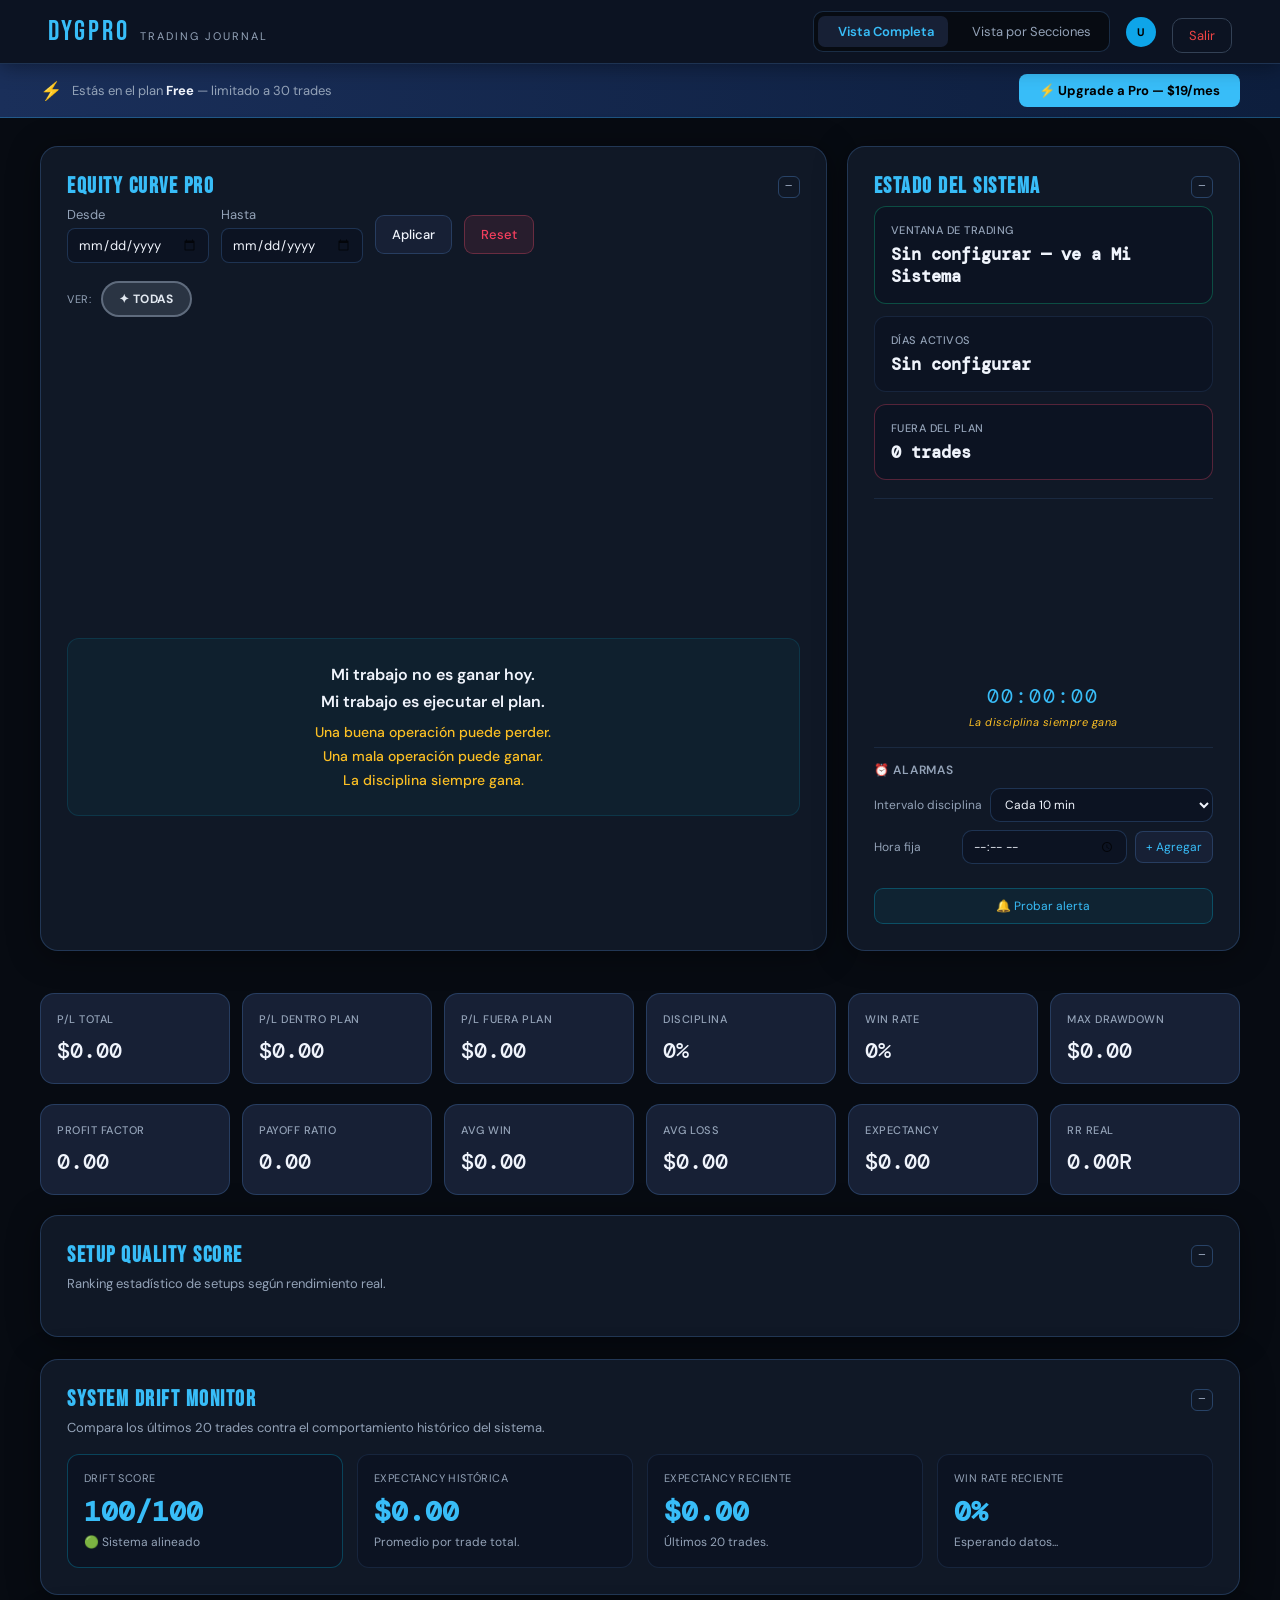
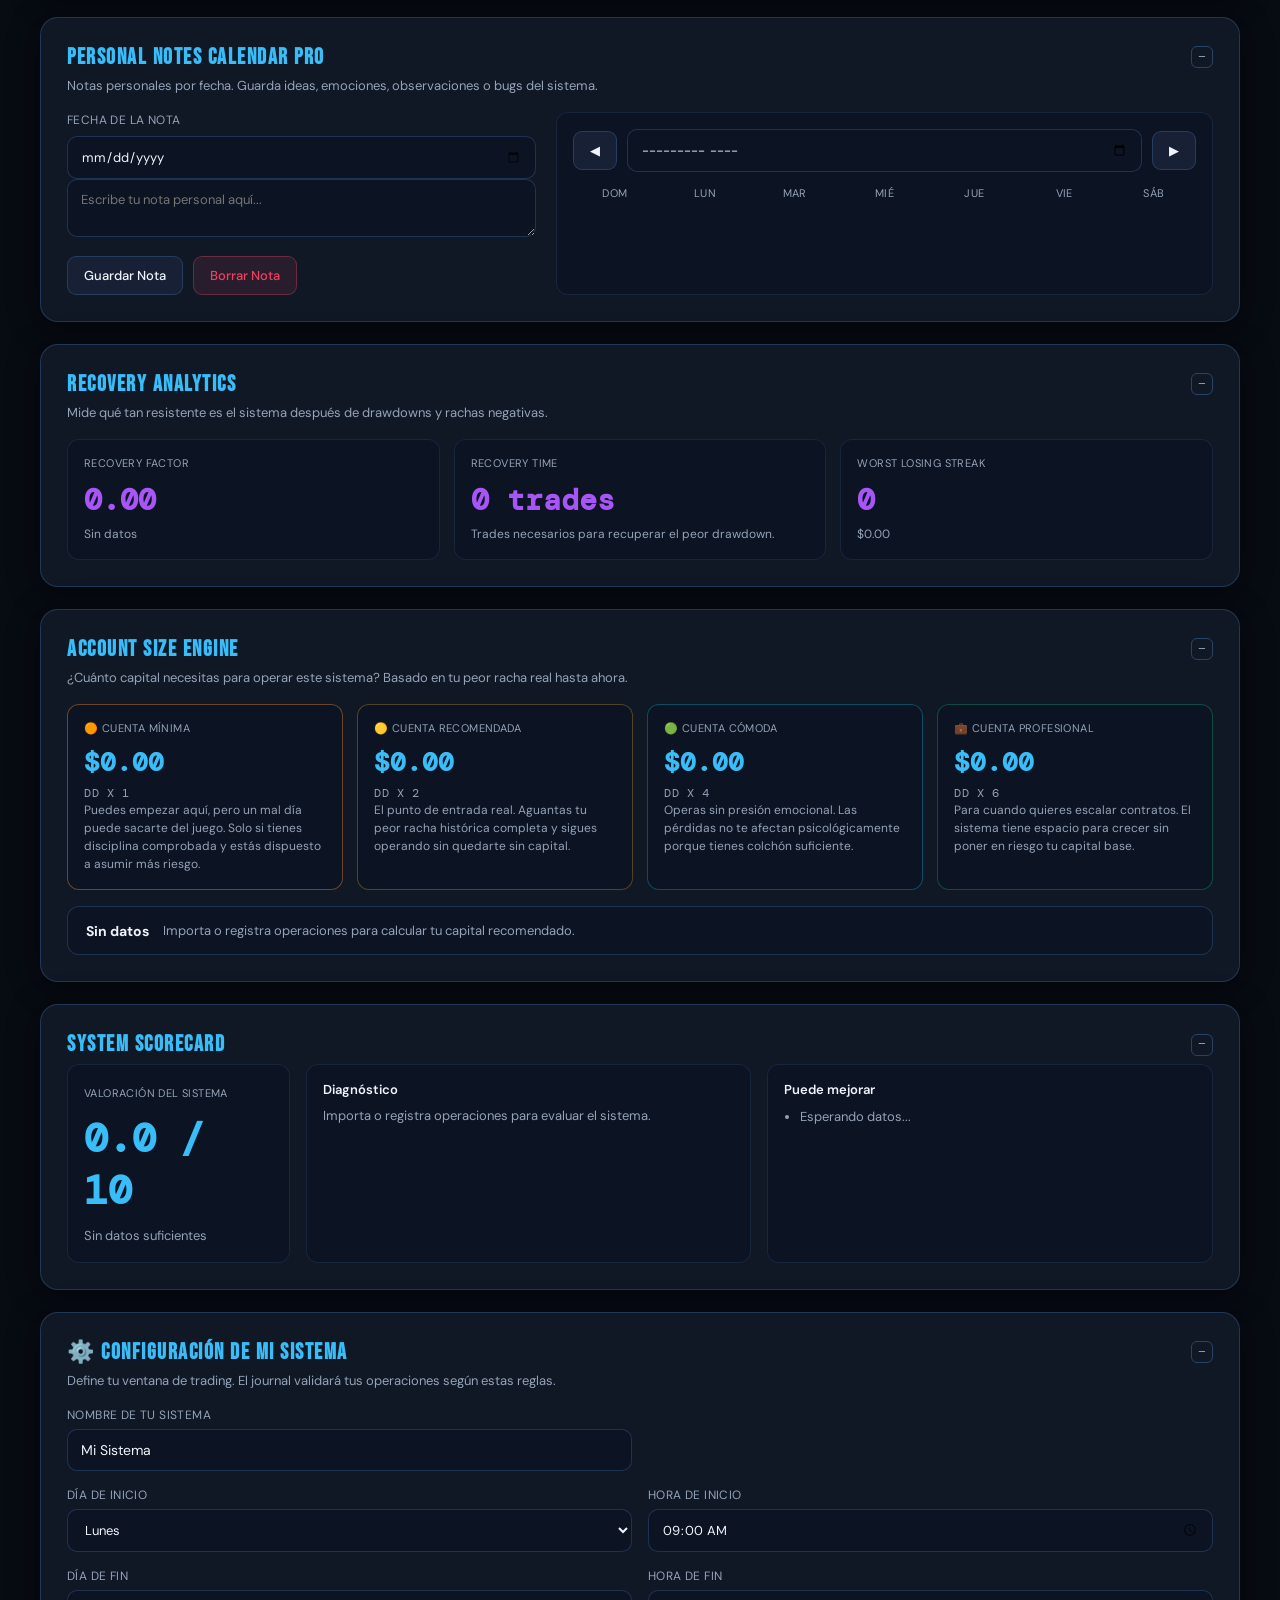
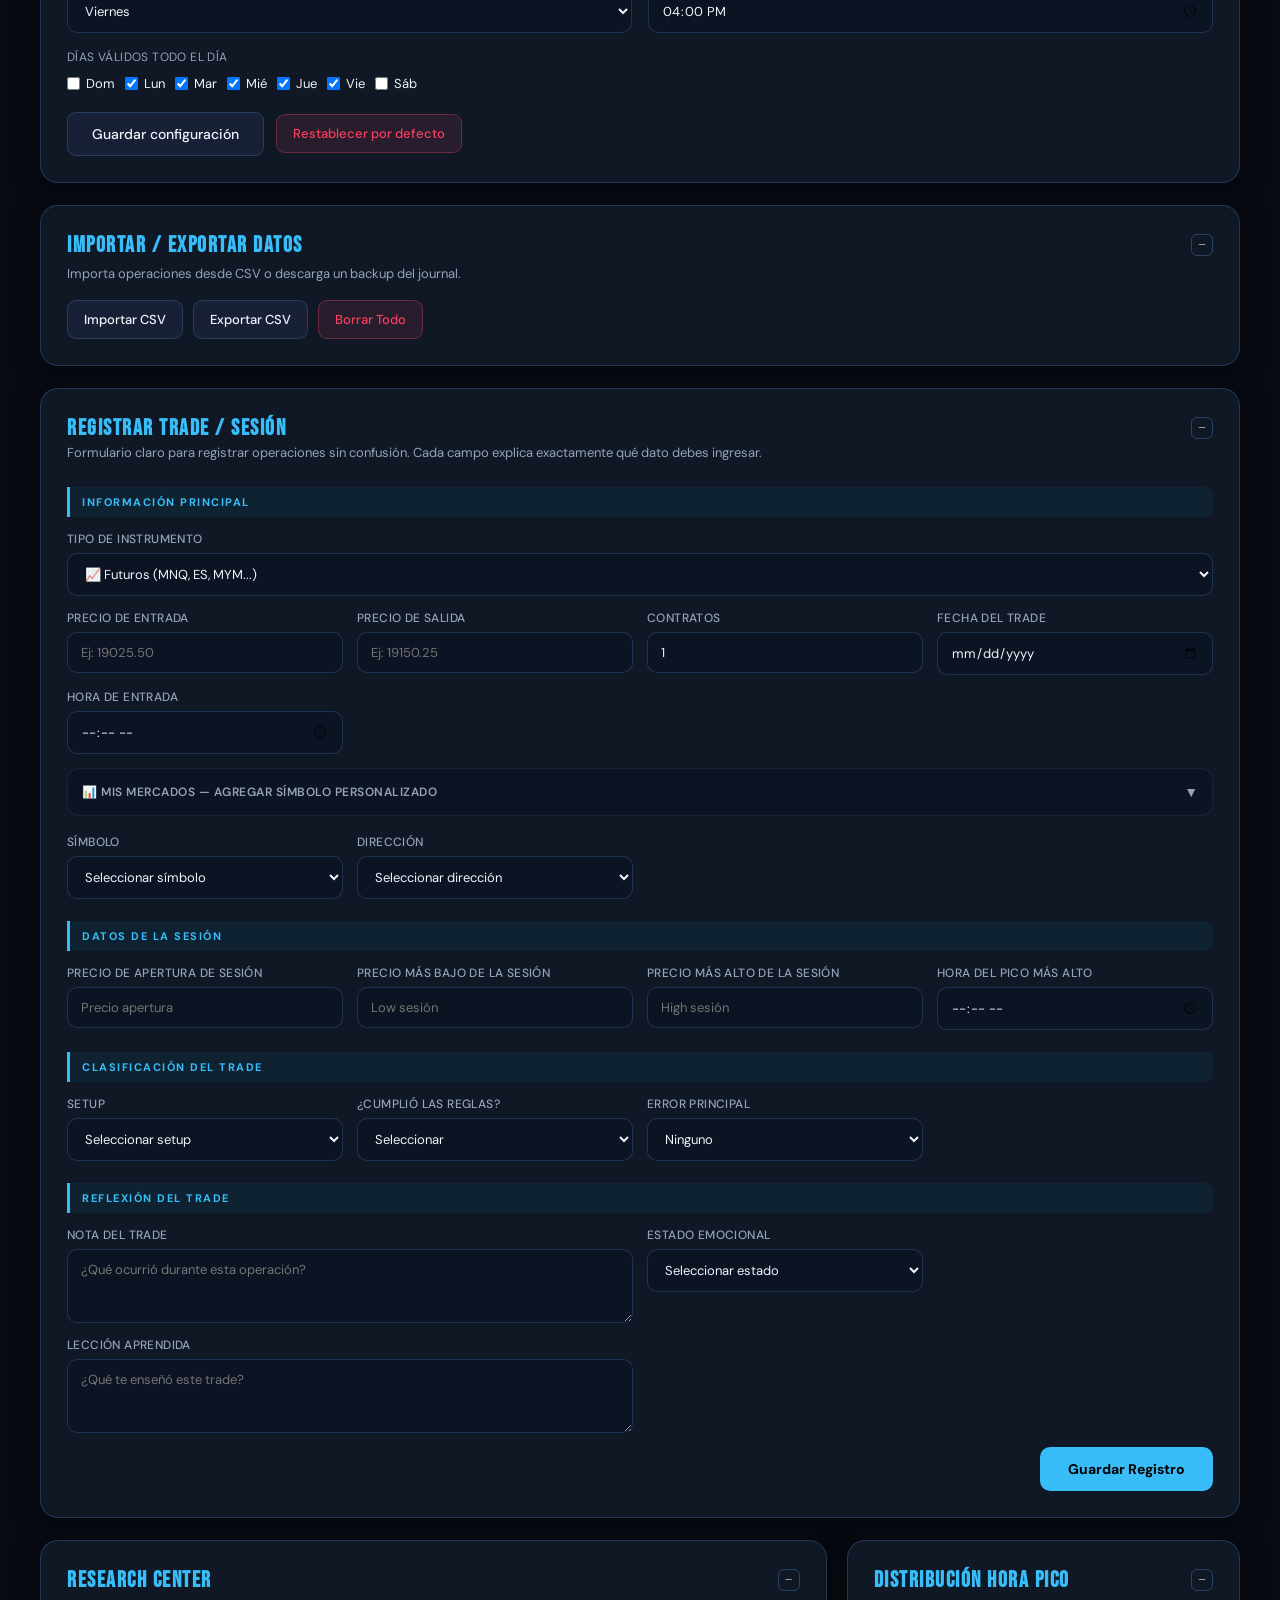
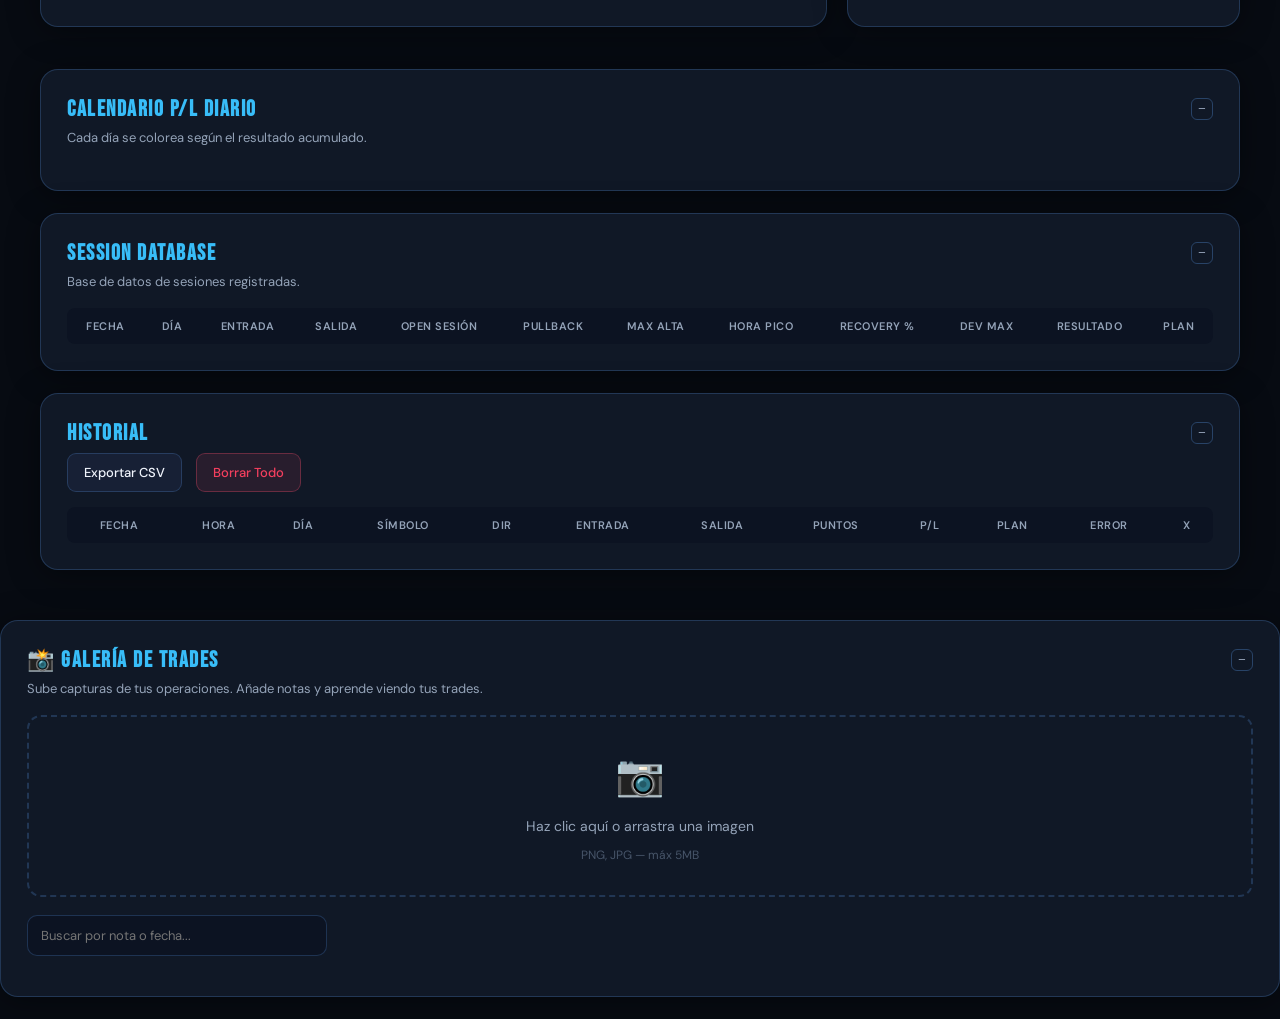
==== index-3.html @ 5ef9778f "Add files via upload" ====
<!DOCTYPE html>
<html lang="es">
<head>
  <meta charset="UTF-8">
  <title>DYGPRO Trading Journal</title>
  <link rel="stylesheet" href="style.css?v=2">
  <style>
    /* ── Auth overlay ── */
    #auth-overlay {
      position: fixed; inset: 0; z-index: 9999;
      background: radial-gradient(circle at top, #123b8a, #020617 55%);
      display: flex; align-items: center; justify-content: center;
    }
    #auth-overlay.hidden { display: none; }
    .auth-box {
      background: rgba(15,23,42,.95);
      border: 1px solid rgba(96,165,250,.3);
      border-radius: 24px; padding: 40px; width: 100%; max-width: 400px;
      box-shadow: 0 0 60px rgba(0,0,0,.5);
    }
    .auth-box h2 { color: #38bdf8; margin: 0 0 6px; font-size: 26px; text-align: center; }
    .auth-box p  { color: #94a3b8; text-align: center; margin: 0 0 28px; font-size: 14px; }
    .auth-box input {
      width: 100%; padding: 13px; border-radius: 12px;
      border: 1px solid #334155; background: #020617;
      color: white; outline: none; margin-bottom: 14px; font-size: 14px;
    }
    .auth-box input:focus { border-color: #38bdf8; }
    .auth-box .btn-primary {
      width: 100%; padding: 14px; border-radius: 12px; border: none;
      background: linear-gradient(90deg, #2563eb, #06b6d4);
      color: white; font-weight: bold; cursor: pointer; font-size: 15px; margin-bottom: 10px;
    }
    .auth-box .btn-secondary {
      width: 100%; padding: 12px; border-radius: 12px;
      border: 1px solid #334155; background: transparent;
      color: #94a3b8; cursor: pointer; font-size: 14px;
    }
    .auth-box .btn-secondary:hover { border-color: #38bdf8; color: #38bdf8; }
    .auth-box .auth-error { color: #ef4444; font-size: 13px; margin-bottom: 12px; text-align: center; min-height: 18px; }
    .auth-tab { display: flex; gap: 0; margin-bottom: 24px; border-radius: 12px; overflow: hidden; border: 1px solid #334155; }
    .auth-tab button { flex: 1; padding: 10px; background: transparent; border: none; color: #94a3b8; cursor: pointer; font-size: 14px; }
    .auth-tab button.active { background: #1e3a8a; color: white; font-weight: bold; }
    /* ── User bar ── */
    #user-bar {
      display: none; align-items: center; justify-content: flex-end;
      gap: 14px; padding: 10px 0 0; margin-bottom: 10px;
    }
    #user-bar.visible { display: flex; }
    #user-bar span { color: #94a3b8; font-size: 13px; }
    #logout-btn {
      padding: 8px 16px; border-radius: 10px; border: 1px solid #334155;
      background: transparent; color: #ef4444; cursor: pointer; font-size: 13px;
    }
    #logout-btn:hover { border-color: #ef4444; }
  </style>
  <style>
  @media (max-width: 700px) {
    .grid-main { grid-template-columns: 1fr !important; }
    .dashboard { grid-template-columns: repeat(2, 1fr) !important; }
    .setup-grid { grid-template-columns: repeat(3, 1fr) !important; }
    #main-scroll { padding: 12px 10px !important; }
    .panel { padding: 18px 14px !important; }
  }
  </style>
</head>
<body>

<!-- Auth overlay -->
<div id="auth-overlay" class="hidden">
  <div class="auth-box">
    <div class="auth-logo">
      <h1>DYGPRO</h1>
      <span>Trading Journal</span>
    </div>
    <div class="auth-tab">
      <button class="active" onclick="showTab('login')">Iniciar sesión</button>
      <button onclick="showTab('register')">Registrarse</button>
    </div>
    <div id="auth-error" class="auth-error"></div>
    <input type="email"    id="auth-email"    placeholder="Email" autocomplete="email">
    <input type="password" id="auth-password" placeholder="Contraseña" autocomplete="current-password">
    <button class="btn-primary"   id="auth-submit"  onclick="submitAuth()">Entrar</button>
    <button class="btn-secondary" id="auth-reset"   onclick="resetPassword()">¿Olvidaste tu contraseña?</button>
  </div>
</div>

<div id="app-layout">
  <div class="app">

  <!-- Top Bar -->
  <div class="top-bar">
    <div class="top-logo">
      <span class="logo-main">DYGPRO</span>
      <span class="logo-sub">Trading Journal</span>
    </div>
    <div class="top-actions">
      <div class="view-toggle">
        <button class="view-btn active" id="btn-scroll" onclick="setView('scroll')">
          <i class="ti ti-layout-list"></i> Vista Completa
        </button>
        <button class="view-btn" id="btn-sidebar" onclick="setView('sidebar')">
          <i class="ti ti-layout-sidebar"></i> Vista por Secciones
        </button>
      </div>
      <div class="user-chip">
        <div class="user-avatar-sm" id="user-avatar-initials">U</div>
        <span id="user-email-label"></span><span id="plan-badge" style="font-size:11px;padding:3px 8px;border-radius:999px;font-weight:700;display:none;"></span>
        <button id="logout-btn" onclick="signOut()">Salir</button>
      </div>
    </div>
  </div>

  <!-- Sidebar (hidden by default) -->
  <div id="sidebar-overlay" class="hidden" onclick="setView('scroll')"></div>
  <nav id="sidebar" class="hidden">
    <div class="sidebar-logo">
      <div style="display:flex;align-items:center;justify-content:space-between;">
        <div>
          <h1>DYGPRO</h1>
          <span>Trading Journal</span>
        </div>
        <button onclick="collapseSidebar()" title="Ocultar menú" style="background:none;border:none;color:var(--text2);cursor:pointer;font-size:20px;padding:4px;width:auto;grid-column:auto;line-height:1;">✕</button>
      </div>
    </div>
    <div class="sidebar-nav">
      <div class="nav-section">Principal</div>
      <a class="nav-item" href="#" onclick="showSidebarSection('section-dashboard');return false;"><i class="ti ti-chart-line"></i> Equity + Ratios</a>
      <a class="nav-item" href="#" onclick="showSidebarSection('section-research');return false;"><i class="ti ti-chart-bar"></i> Research</a>
      <a class="nav-item" href="#" onclick="showSidebarSection('section-calendar');return false;"><i class="ti ti-calendar-stats"></i> Calendario P/L</a>
      <div class="nav-section">Análisis</div>
      <a class="nav-item" href="#" onclick="showSidebarSection('section-setup');return false;"><i class="ti ti-star"></i> Setup Score</a>
      <a class="nav-item" href="#" onclick="showSidebarSection('section-drift');return false;"><i class="ti ti-activity"></i> Drift Monitor</a>
      <a class="nav-item" href="#" onclick="showSidebarSection('section-recovery');return false;"><i class="ti ti-refresh-alert"></i> Recovery</a>
      <a class="nav-item" href="#" onclick="showSidebarSection('section-account');return false;"><i class="ti ti-wallet"></i> Account Size</a>
      <a class="nav-item" href="#" onclick="showSidebarSection('section-scorecard-wrapper');return false;"><i class="ti ti-award"></i> Scorecard</a>
      <div class="nav-section">Registro</div>
      <a class="nav-item" href="#" onclick="showSidebarSection('section-entry');return false;"><i class="ti ti-plus-circle"></i> Nuevo Trade</a>
      <a class="nav-item" href="#" onclick="showSidebarSection('section-history');return false;"><i class="ti ti-list"></i> Historial</a>
      <a class="nav-item" href="#" onclick="showSidebarSection('section-sessions');return false;"><i class="ti ti-database"></i> Sesiones</a>
      <a class="nav-item" href="#" onclick="showSidebarSection('section-notes');return false;"><i class="ti ti-notes"></i> Notas</a>
      <a class="nav-item" href="#" onclick="showSidebarSection('section-data');return false;"><i class="ti ti-upload"></i> Importar CSV</a>
      <a class="nav-item" href="#" onclick="showSidebarSection('section-config');return false;"><i class="ti ti-settings"></i> Mi Sistema</a>
      <a class="nav-item" href="#" onclick="showSidebarSection('section-gallery');return false;"><i class="ti ti-photo"></i> Galería</a>
    </div>
  </nav>

      <button id="btn-show-sidebar" onclick="expandSidebar()" title="Mostrar menú"
        style="display:none;position:fixed;top:70px;left:0;z-index:200;
               background:var(--surface2);border:1px solid var(--border2);
               border-left:none;border-radius:0 8px 8px 0;
               padding:10px 10px 10px 8px;cursor:pointer;
               align-items:center;gap:6px;color:var(--accent);
               font-size:13px;font-family:DM Sans,sans-serif;
               box-shadow:2px 0 12px rgba(0,0,0,0.3);">
        ☰
      </button>

  <!-- PRO UPGRADE BANNER -->
  <div id="upgrade-banner" style="display:none;background:linear-gradient(90deg,#1a2f5a,#0d1e3d);border-bottom:1px solid rgba(56,189,248,0.3);padding:10px 40px;display:flex;align-items:center;justify-content:space-between;gap:16px;">
    <div style="display:flex;align-items:center;gap:10px;">
      <span style="font-size:18px">⚡</span>
      <span style="color:var(--text2);font-size:13px;">Estás en el plan <strong style="color:var(--text)">Free</strong> — limitado a 30 trades</span>
    </div>
    <button onclick="startCheckout()" style="background:var(--accent);border:none;color:#000;padding:8px 20px;border-radius:8px;font-weight:700;cursor:pointer;font-size:13px;font-family:DM Sans,sans-serif;white-space:nowrap;">
      ⚡ Upgrade a Pro — $19/mes
    </button>
  </div>

  <div id="main-scroll">

    <div id="section-dashboard">
    <section class="grid-main">
    <div class="panel chart-panel">
      <h2>Equity Curve Pro</h2>

      <div class="equity-controls">
        <label>
          Desde
          <input type="date" id="equityStartDate">
        </label>
        <label>
          Hasta
          <input type="date" id="equityEndDate">
        </label>
        <button type="button" class="tool-btn" id="applyEquityFilter">Aplicar</button>
        <button type="button" class="tool-btn danger-btn" id="resetEquityFilter">Reset</button>
      </div>

      <div id="sourceFilterRow" style="display:flex;gap:10px;flex-wrap:wrap;margin-bottom:16px;align-items:center">
        <span style="font-size:11px;color:var(--text2);text-transform:uppercase;letter-spacing:.5px;white-space:nowrap">Ver:</span>
        <button class="source-toggle" data-source="all" onclick="toggleSourceFilter('all')"
          style="background:rgba(148,163,184,0.2);border:2px solid rgba(148,163,184,0.5);color:#e2e8f0;padding:8px 16px;font-size:12px">
          ✦ Todas
        </button>
      </div>

      <canvas id="equityChart"></canvas>

      <div class="trader-manifesto">
        <p>Mi trabajo no es ganar hoy.<br>Mi trabajo es ejecutar el plan.</p>
        <p>Una buena operación puede perder.<br>Una mala operación puede ganar.<br>La disciplina siempre gana.</p>
      </div>
    </div>

    <div class="panel system-panel">
      <h2>Estado del Sistema</h2>
      <div class="system-box good">
        <span>Ventana de trading</span>
        <strong id="systemWindowDisplay">—</strong>
      </div>
      <div class="system-box">
        <span>Días activos</span>
        <strong id="systemDaysDisplay">—</strong>
      </div>
      <div class="system-box danger">
        <span>Fuera del plan</span>
        <strong id="outPlanTrades">0 trades</strong>
      </div>
      <div class="clock-section">
        <canvas id="analogClock" width="160" height="160"></canvas>
        <div class="clock-time-digital" id="clockDigital">00:00:00</div>
        <div class="discipline-msg" id="disciplineMsg">La disciplina siempre gana</div>
      </div>
      <div class="alarm-section">
        <div class="alarm-title">⏰ Alarmas</div>
        <div class="alarm-row">
          <span>Intervalo disciplina</span>
          <select id="alarmInterval" onchange="updateAlarmInterval()">
            <option value="0">Apagado</option>
            <option value="5">Cada 5 min</option>
            <option value="10" selected>Cada 10 min</option>
            <option value="15">Cada 15 min</option>
            <option value="30">Cada 30 min</option>
          </select>
        </div>
        <div class="alarm-row">
          <span>Hora fija</span>
          <input type="time" id="alarmFixedTime" placeholder="18:00">
          <button class="alarm-add-btn" onclick="addFixedAlarm()">+ Agregar</button>
        </div>
        <div id="fixedAlarmsList" class="fixed-alarms-list"></div>
        <button class="alarm-test-btn" onclick="triggerDisciplineAlert()">🔔 Probar alerta</button>
      </div>
    </div>
  </section>

  <section class="dashboard">
    <div class="card"><span>P/L Total</span><strong id="totalPL">$0.00</strong></div>
    <div class="card"><span>P/L Dentro Plan</span><strong id="planPL">$0.00</strong></div>
    <div class="card"><span>P/L Fuera Plan</span><strong id="badPL">$0.00</strong></div>
    <div class="card"><span>Disciplina</span><strong id="disciplineRate">0%</strong></div>
    <div class="card"><span>Win Rate</span><strong id="winRate">0%</strong></div>
    <div class="card"><span>Max Drawdown</span><strong id="maxDD">$0.00</strong></div>
  </section>

  <section class="dashboard">
    <div class="card"><span>Profit Factor</span><strong id="profitFactor">0.00</strong></div>
    <div class="card"><span>Payoff Ratio</span><strong id="payoffRatio">0.00</strong></div>
    <div class="card"><span>Avg Win</span><strong id="avgWin">$0.00</strong></div>
    <div class="card"><span>Avg Loss</span><strong id="avgLoss">$0.00</strong></div>
    <div class="card"><span>Expectancy</span><strong id="expectancy">$0.00</strong></div>
    <div class="card"><span>RR Real</span><strong id="realRR">0.00R</strong></div>
  </section>
  </div><!-- /section-dashboard -->

  <section class="panel setup-panel" id="section-setup">
    <h2>Setup Quality Score</h2>
    <p>Ranking estadístico de setups según rendimiento real.</p>
    <div id="setupRanking"></div>
  </section>

  <section class="panel drift-panel" id="section-drift">
    <h2>System Drift Monitor</h2>
    <p>Compara los últimos 20 trades contra el comportamiento histórico del sistema.</p>
    <div class="drift-grid">
      <div class="drift-box main-drift"><span>Drift Score</span><strong id="driftScore">100/100</strong><p id="driftStatus">🟢 Sistema alineado</p></div>
      <div class="drift-box"><span>Expectancy Histórica</span><strong id="driftHistExpectancy">$0.00</strong><p>Promedio por trade total.</p></div>
      <div class="drift-box"><span>Expectancy Reciente</span><strong id="driftRecentExpectancy">$0.00</strong><p>Últimos 20 trades.</p></div>
      <div class="drift-box"><span>Win Rate Reciente</span><strong id="driftRecentWinRate">0%</strong><p id="driftComment">Esperando datos...</p></div>
    </div>
  </section>

  <section class="panel notes-panel" id="section-notes">
    <h2>Personal Notes Calendar Pro</h2>
    <p>Notas personales por fecha. Guarda ideas, emociones, observaciones o bugs del sistema.</p>
    <div class="notes-pro-grid">
      <div class="notes-editor">
        <label>Fecha de la nota</label>
        <input type="date" id="noteDate">
        <textarea id="personalNoteText" placeholder="Escribe tu nota personal aquí..."></textarea>
        <div class="tools">
          <button type="button" class="tool-btn" id="savePersonalNote">Guardar Nota</button>
          <button type="button" class="tool-btn danger-btn" id="deletePersonalNote">Borrar Nota</button>
        </div>
      </div>
      <div class="notes-calendar-box">
        <div class="notes-calendar-header">
          <button type="button" class="tool-btn" id="prevNotesMonth">◀</button>
          <input type="month" id="notesMonth">
          <button type="button" class="tool-btn" id="nextNotesMonth">▶</button>
        </div>
        <div class="notes-weekdays">
          <span>Dom</span><span>Lun</span><span>Mar</span><span>Mié</span><span>Jue</span><span>Vie</span><span>Sáb</span>
        </div>
        <div id="notesCalendar" class="notes-calendar-pro"></div>
      </div>
    </div>
  </section>

  <section class="panel recovery-panel" id="section-recovery">
    <h2>Recovery Analytics</h2>
    <p>Mide qué tan resistente es el sistema después de drawdowns y rachas negativas.</p>
    <div class="recovery-grid">
      <div class="recovery-box"><span>Recovery Factor</span><strong id="recoveryFactor">0.00</strong><p id="recoveryFactorStatus">Sin datos</p></div>
      <div class="recovery-box"><span>Recovery Time</span><strong id="recoveryTime">0 trades</strong><p>Trades necesarios para recuperar el peor drawdown.</p></div>
      <div class="recovery-box"><span>Worst Losing Streak</span><strong id="worstLosingStreak">0</strong><p id="worstLosingStreakLoss">$0.00</p></div>
    </div>
  </section>

  <section class="panel account-panel" id="section-account">
    <h2>Account Size Engine</h2>
    <p>¿Cuánto capital necesitas para operar este sistema? Basado en tu peor racha real hasta ahora.</p>
    <div class="account-grid">
      <div class="account-box minimum"><span>🟠 Cuenta Mínima</span><strong id="accountMinimum">$0.00</strong><p class="account-tag">DD x 1</p><p class="account-explain">Puedes empezar aquí, pero un mal día puede sacarte del juego. Solo si tienes disciplina comprobada y estás dispuesto a asumir más riesgo.</p></div>
      <div class="account-box aggressive"><span>🟡 Cuenta Recomendada</span><strong id="accountAggressive">$0.00</strong><p class="account-tag">DD x 2</p><p class="account-explain">El punto de entrada real. Aguantas tu peor racha histórica completa y sigues operando sin quedarte sin capital.</p></div>
      <div class="account-box balanced"><span>🟢 Cuenta Cómoda</span><strong id="accountBalanced">$0.00</strong><p class="account-tag">DD x 4</p><p class="account-explain">Operas sin presión emocional. Las pérdidas no te afectan psicológicamente porque tienes colchón suficiente.</p></div>
      <div class="account-box conservative"><span>💼 Cuenta Profesional</span><strong id="accountConservative">$0.00</strong><p class="account-tag">DD x 6</p><p class="account-explain">Para cuando quieres escalar contratos. El sistema tiene espacio para crecer sin poner en riesgo tu capital base.</p></div>
    </div>
    <div class="account-status-box">
      <strong id="accountStatus">Sin datos</strong>
      <p id="accountAdvice">Importa o registra operaciones para calcular tu capital recomendado.</p>
    </div>
  </section>

  <div id="section-scorecard-wrapper">
    <section class="panel scorecard-panel" id="section-scorecard">
      <h2>System Scorecard</h2>
      <div class="scorecard-grid">
        <div class="system-rating-box"><span>Valoración del Sistema</span><strong id="systemRating">0.0 / 10</strong><p id="systemRatingStatus">Sin datos suficientes</p></div>
        <div class="system-diagnosis"><h3>Diagnóstico</h3><p id="systemDiagnosis">Importa o registra operaciones para evaluar el sistema.</p></div>
        <div class="system-improvement"><h3>Puede mejorar</h3><ul id="systemImprovements"><li>Esperando datos...</li></ul></div>
      </div>
    </section>
  </div>

  <section class="panel" id="section-config">
    <h2>⚙️ Configuración de Mi Sistema</h2>
    <p>Define tu ventana de trading. El journal validará tus operaciones según estas reglas.</p>
    <div style="display:grid;grid-template-columns:1fr 1fr;gap:16px;margin-top:18px">
      <label style="display:flex;flex-direction:column;gap:6px;font-size:12px;color:var(--text2);text-transform:uppercase;letter-spacing:.4px">Nombre de tu sistema<input type="text" id="cfgSystemName" placeholder="Ej: Mi Sistema de Trading" style="font-size:14px"></label>
      <div></div>
      <label style="display:flex;flex-direction:column;gap:6px;font-size:12px;color:var(--text2);text-transform:uppercase;letter-spacing:.4px">Día de inicio<select id="cfgStartDay"><option value="0">Domingo</option><option value="1">Lunes</option><option value="2">Martes</option><option value="3">Miércoles</option><option value="4">Jueves</option><option value="5">Viernes</option><option value="6">Sábado</option></select></label>
      <label style="display:flex;flex-direction:column;gap:6px;font-size:12px;color:var(--text2);text-transform:uppercase;letter-spacing:.4px">Hora de inicio<input type="time" id="cfgStartHour" value="18:00"></label>
      <label style="display:flex;flex-direction:column;gap:6px;font-size:12px;color:var(--text2);text-transform:uppercase;letter-spacing:.4px">Día de fin<select id="cfgEndDay"><option value="0">Domingo</option><option value="1">Lunes</option><option value="2">Martes</option><option value="3" selected>Miércoles</option><option value="4">Jueves</option><option value="5">Viernes</option><option value="6">Sábado</option></select></label>
      <label style="display:flex;flex-direction:column;gap:6px;font-size:12px;color:var(--text2);text-transform:uppercase;letter-spacing:.4px">Hora de fin<input type="time" id="cfgEndHour" value="16:00"></label>
    </div>
    <div style="margin-top:16px">
      <p style="font-size:12px;color:var(--text2);text-transform:uppercase;letter-spacing:.4px;margin-bottom:10px">Días válidos todo el día</p>
      <div style="display:flex;gap:10px;flex-wrap:wrap" id="cfgDayCheckboxes">
        <label style="display:flex;align-items:center;gap:6px;font-size:13px;color:var(--text);cursor:pointer"><input type="checkbox" value="0"> Dom</label>
        <label style="display:flex;align-items:center;gap:6px;font-size:13px;color:var(--text);cursor:pointer"><input type="checkbox" value="1" checked> Lun</label>
        <label style="display:flex;align-items:center;gap:6px;font-size:13px;color:var(--text);cursor:pointer"><input type="checkbox" value="2" checked> Mar</label>
        <label style="display:flex;align-items:center;gap:6px;font-size:13px;color:var(--text);cursor:pointer"><input type="checkbox" value="3"> Mié</label>
        <label style="display:flex;align-items:center;gap:6px;font-size:13px;color:var(--text);cursor:pointer"><input type="checkbox" value="4"> Jue</label>
        <label style="display:flex;align-items:center;gap:6px;font-size:13px;color:var(--text);cursor:pointer"><input type="checkbox" value="5"> Vie</label>
        <label style="display:flex;align-items:center;gap:6px;font-size:13px;color:var(--text);cursor:pointer"><input type="checkbox" value="6"> Sáb</label>
      </div>
    </div>
    <div style="margin-top:20px;display:flex;gap:12px;align-items:center">
      <button class="tool-btn" onclick="saveSystemConfigUI()" style="font-size:14px;padding:12px 24px">Guardar configuración</button>
      <button class="tool-btn danger-btn" onclick="resetSystemConfig()">Restablecer por defecto</button>
    </div>
    <div id="cfgPreview" style="margin-top:16px;padding:14px;background:var(--bg2);border-radius:12px;border:1px solid var(--border2);font-size:13px;color:var(--text2);display:none"></div>
  </section>

  <section class="panel" id="section-data">
    <h2>Importar / Exportar Datos</h2>
    <p>Importa operaciones desde CSV o descarga un backup del journal.</p>
    <div class="tools">
      <label class="file-label">Importar CSV<input type="file" id="csvFile" accept=".csv"></label>
      <button type="button" class="tool-btn" id="exportCSV">Exportar CSV</button>
      <button type="button" class="tool-btn danger-btn" id="clearData">Borrar Todo</button>
    </div>
  </section>

  <section class="panel trade-entry-panel" id="section-entry">
    <h2>Registrar Trade / Sesión</h2>
    <p class="panel-subtitle">Formulario claro para registrar operaciones sin confusión. Cada campo explica exactamente qué dato debes ingresar.</p>
    <form id="tradeForm" class="trade-form-v2">
      <div class="form-section-title">Información Principal</div>
      <label style="grid-column:1/-1">Tipo de Instrumento
        <select id="instrumentType" onchange="handleInstrumentType(this.value)">
          <option value="futures">📈 Futuros (MNQ, ES, MYM...)</option>
          <option value="options">🎯 Opciones (Calls / Puts)</option>
          <option value="stocks">📊 Acciones</option>
          <option value="forex">💱 Forex</option>
          <option value="crypto">₿ Crypto</option>
        </select>
      </label>
      <div id="futuresFields" style="display:contents">
        <label>Precio de Entrada<input type="number" step="0.25" id="entry" placeholder="Ej: 19025.50" onblur="autoDetectSymbol()"><small>Precio donde abriste la operación.</small></label>
        <label>Precio de Salida<input type="number" step="0.25" id="exit" placeholder="Ej: 19150.25"><small>Precio donde cerraste la operación.</small></label>
        <label>Contratos<input type="number" id="contracts" placeholder="Ej: 1" value="1"><small>Cantidad de contratos.</small></label>
      </div>
      <div id="optionsFields" style="display:none;grid-column:1/-1">
        <div style="display:grid;grid-template-columns:1fr 1fr 1fr;gap:14px">
          <label>Prima de Entrada<input type="number" step="0.01" id="optionEntry" placeholder="Ej: 2.50"><small>Precio de la prima al comprar/vender.</small></label>
          <label>Prima de Salida<input type="number" step="0.01" id="optionExit" placeholder="Ej: 4.80"><small>Precio de la prima al cerrar.</small></label>
          <label>Contratos / Acciones<input type="number" id="optionContracts" placeholder="Ej: 1" value="1"><small>1 contrato = 100 acciones en opciones.</small></label>
          <label>P/L Total ($)<input type="number" step="0.01" id="directPL" placeholder="Ej: 250.00"><small>Si ya conoces el P/L, ingrésalo directamente.</small></label>
          <label>Strike Price<input type="number" step="0.01" id="strikePrice" placeholder="Ej: 450.00"><small>Precio de ejercicio de la opción.</small></label>
          <label>Tipo<select id="optionType"><option value="call">Call (derecho a comprar)</option><option value="put">Put (derecho a vender)</option><option value="stock">Acción</option><option value="other">Otro</option></select></label>
        </div>
      </div>
      <label>Fecha del Trade<input type="date" id="date" required><small>Día en que se abrió la operación.</small></label>
      <label>Hora de Entrada<input type="time" id="time"><small>Hora exacta donde entraste al trade.</small></label>
      <div style="grid-column:1/-1;background:var(--bg2);border:1px solid var(--border);border-radius:12px;padding:14px;margin-bottom:4px">
        <div style="display:flex;align-items:center;justify-content:space-between;cursor:pointer" onclick="toggleMarketsPanel()">
          <span style="font-size:12px;color:var(--text2);text-transform:uppercase;letter-spacing:.5px;font-weight:600">📊 Mis Mercados — agregar símbolo personalizado</span>
          <span id="marketsPanelArrow" style="color:var(--text2);font-size:14px">▼</span>
        </div>
        <div id="marketsPanelContent" style="display:none;margin-top:12px">
          <div style="display:flex;gap:10px;margin-bottom:10px;flex-wrap:wrap">
            <input type="text" id="newSymbolName" placeholder="Símbolo (ej: BTC)" style="max-width:140px;margin:0">
            <input type="number" id="newSymbolPoint" placeholder="Valor punto USD" step="0.01" style="max-width:160px;margin:0">
            <button class="tool-btn" onclick="addCustomMarket()" style="padding:10px 16px">+ Agregar</button>
          </div>
          <div id="customMarketsList" style="display:flex;flex-direction:column;gap:6px"></div>
        </div>
      </div>
      <label>Símbolo
        <select id="symbol" onchange="handleSymbolChange(this)">
          <option value="">Seleccionar símbolo</option>
          <option value="MNQ">MNQ — Micro Nasdaq ($2/pt)</option>
          <option value="NQ">NQ — Nasdaq ($20/pt)</option>
          <option value="MES">MES — Micro S&amp;P ($5/pt)</option>
          <option value="ES">ES — S&amp;P 500 ($50/pt)</option>
          <option value="MYM">MYM — Micro Dow ($0.50/pt)</option>
          <option value="YM">YM — Dow Jones ($5/pt)</option>
          <option value="MGC">MGC — Micro Gold ($10/pt)</option>
          <option value="GC">GC — Gold ($100/pt)</option>
          <option value="CL">CL — Crude Oil ($1000/pt)</option>
          <option value="MCL">MCL — Micro Crude ($100/pt)</option>
          <option value="custom">✏️ Otro símbolo...</option>
        </select>
        <div id="customSymbolBox" style="display:none;margin-top:8px">
          <input type="text" id="customSymbolName" placeholder="Símbolo (ej: BTC)" style="margin-bottom:6px">
          <input type="number" id="customSymbolPoint" placeholder="Valor por punto (ej: 1)" step="0.01">
          <small style="color:var(--text2);font-size:11px">Ingresa el símbolo y cuánto vale cada punto en USD</small>
        </div>
        <small>Instrumento operado.</small>
      </label>
      <label>Dirección<select id="direction"><option value="">Seleccionar dirección</option><option value="Long">Long</option><option value="Short">Short</option></select><small>Long = compra. Short = venta.</small></label>
      <div class="form-section-title">Datos de la Sesión</div>
      <label>Precio de Apertura de Sesión<input type="number" step="0.25" id="sessionOpen" placeholder="Precio apertura"><small>Precio donde abrió la sesión principal del sistema.</small></label>
      <label>Precio Más Bajo de la Sesión<input type="number" step="0.25" id="sessionLow" placeholder="Low sesión"><small>El punto más bajo alcanzado después de la apertura.</small></label>
      <label>Precio Más Alto de la Sesión<input type="number" step="0.25" id="sessionHigh" placeholder="High sesión"><small>El punto más alto alcanzado durante la sesión.</small></label>
      <label>Hora del Pico Más Alto<input type="time" id="peakTime"><small>Hora donde el precio alcanzó su máximo recorrido favorable.</small></label>
      <div class="form-section-title">Clasificación del Trade</div>
      <label>Setup<select id="setup"><option value="">Seleccionar setup</option><option value="Mi Setup">Mi Setup</option><option value="Trend Continuation">Trend Continuation</option><option value="Breakout">Breakout</option><option value="Manual">Manual</option></select><small>Tipo de operación registrada.</small></label>
      <label>¿Cumplió las Reglas?<select id="ruleFollowed"><option value="">Seleccionar</option><option value="yes">Sí, dentro del plan</option><option value="no">No, fuera del plan</option></select><small>Marca si el trade respetó tu sistema.</small></label>
      <label>Error Principal<select id="mistake"><option value="">Ninguno</option><option value="Entrada impulsiva">Entrada impulsiva</option><option value="Salida temprana">Salida temprana</option><option value="Gestión incorrecta">Gestión incorrecta</option><option value="Fuera del plan">Fuera del plan</option><option value="Sobreoperar">Sobreoperar</option><option value="Otro">Otro</option></select><small>Selecciona el error más importante, si hubo alguno.</small></label>
      <div class="form-section-title">Reflexión del Trade</div>
      <label>Nota del Trade<textarea id="notes" placeholder="¿Qué ocurrió durante esta operación?"></textarea><small>Describe lo que pasó de forma clara y honesta.</small></label>
      <label>Estado Emocional<select id="emotionalState"><option value="">Seleccionar estado</option><option value="Tranquilo">Tranquilo</option><option value="Confiado">Confiado</option><option value="Ansioso">Ansioso</option><option value="Impaciente">Impaciente</option><option value="Frustrado">Frustrado</option><option value="Eufórico">Eufórico</option></select><small>Cómo te sentías durante o después del trade.</small></label>
      <label>Lección Aprendida<textarea id="lessonLearned" placeholder="¿Qué te enseñó este trade?"></textarea><small>Una frase corta sobre lo que debes recordar.</small></label>
      <button type="submit">Guardar Registro</button>
    </form>
  </section>

  <section class="grid-main" id="section-research">
    <div class="panel"><h2>Research Center</h2><div id="researchBox" class="research-box"></div></div>
    <div class="panel"><h2>Distribución Hora Pico</h2><div id="peakDistribution" class="distribution"></div></div>
  </section>

  <section class="panel" id="section-calendar">
    <h2>Calendario P/L Diario</h2>
    <p>Cada día se colorea según el resultado acumulado.</p>
    <div id="plCalendar" class="calendar"></div>
  </section>

  <section class="panel" id="section-sessions">
    <h2>Session Database</h2>
    <p>Base de datos de sesiones registradas.</p>
    <table>
      <thead><tr><th>Fecha</th><th>Día</th><th>Entrada</th><th>Salida</th><th>Open Sesión</th><th>Pullback</th><th>Max Alta</th><th>Hora Pico</th><th>Recovery %</th><th>Dev Max</th><th>Resultado</th><th>Plan</th></tr></thead>
      <tbody id="sessionTable"></tbody>
    </table>
  </section>

  <section class="panel" id="section-history">
    <h2>Historial</h2>
    <div style="margin-bottom:15px;">
      <button id="historyExportBtn" class="tool-btn">Exportar CSV</button>
      <button id="historyClearBtn" class="tool-btn danger-btn" style="margin-left:10px;">Borrar Todo</button>
    </div>
    <table>
      <thead><tr><th>Fecha</th><th>Hora</th><th>Día</th><th>Símbolo</th><th>Dir</th><th>Entrada</th><th>Salida</th><th>Puntos</th><th>P/L</th><th>Plan</th><th>Error</th><th>X</th></tr></thead>
      <tbody id="tradeTable"></tbody>
    </table>
  </section>

</div>

  <section class="panel" id="section-gallery">
    <h2>📸 Galería de Trades</h2>
    <p>Sube capturas de tus operaciones. Añade notas y aprende viendo tus trades.</p>
    <div class="gallery-upload-area" onclick="document.getElementById('tradeImageInput').click()">
      <div style="font-size:40px;color:var(--text2);margin-bottom:8px">📷</div>
      <div style="color:var(--text2);font-size:14px">Haz clic aquí o arrastra una imagen</div>
      <div style="color:var(--text3);font-size:12px;margin-top:4px">PNG, JPG — máx 5MB</div>
      <input type="file" id="tradeImageInput" accept="image/*" multiple style="display:none" onchange="handleImageUpload(event)">
    </div>
    <input type="text" id="gallerySearch" placeholder="Buscar por nota o fecha..." oninput="renderGallery()" style="max-width:300px;margin-bottom:14px">
    <div id="tradeGallery" style="display:grid;grid-template-columns:repeat(auto-fill,minmax(200px,1fr));gap:14px"></div>
  </section>

  <div id="imageModal" class="hidden" style="position:fixed;inset:0;z-index:9999;background:rgba(0,0,0,0.85);align-items:center;justify-content:center;">
    <div style="background:var(--surface);border:1px solid var(--border2);border-radius:20px;padding:20px;max-width:92vw;width:92vw;position:relative;">
      <button onclick="closeImageModal()" style="position:absolute;top:12px;right:14px;background:rgba(0,0,0,0.4);border:1px solid var(--border2);color:var(--text);font-size:18px;cursor:pointer;width:34px;height:34px;border-radius:50%;display:flex;align-items:center;justify-content:center;z-index:10;grid-column:auto;">✕</button>
      <div style="overflow:hidden;border-radius:12px;background:var(--bg);margin-bottom:14px;cursor:zoom-in" id="imgZoomWrapper">
        <img id="modalImg" src="" alt="" style="width:100%;max-height:75vh;object-fit:contain;display:block;transition:transform .2s;transform-origin:center center;" onwheel="zoomModalImg(event)" onclick="toggleImgZoom(this)">
      </div>
      <div style="display:flex;gap:10px;align-items:flex-start">
        <textarea id="modalNote" placeholder="Nota de esta captura..." rows="2" style="flex:1;margin:0"></textarea>
        <div style="display:flex;flex-direction:column;gap:8px">
          <button class="tool-btn" onclick="saveImageNote()">Guardar</button>
          <button class="tool-btn danger-btn" onclick="deleteImage()">Eliminar</button>
        </div>
      </div>
    </div>
  </div>

<link rel="stylesheet" href="https://cdn.jsdelivr.net/npm/@tabler/icons-webfont@latest/dist/tabler-icons.min.css">
<script src="https://cdn.jsdelivr.net/npm/chart.js"></script>
<script src="https://cdn.jsdelivr.net/npm/@supabase/supabase-js@2"></script>
<script src="app.js"></script>
    </div>
  </div>

  <button class="reset-layout-btn" id="resetLayoutBtn" onclick="resetPanelLayout()" title="Restablecer layout">↩ Reset Layout</button>

  <div id="onboardingOverlay" style="display:none;position:fixed;inset:0;z-index:8000;background:rgba(6,13,26,0.96);align-items:center;justify-content:center;padding:24px;backdrop-filter:blur(8px);">
    <div style="background:#0a1628;border:1px solid rgba(56,189,248,0.3);border-radius:24px;padding:48px;max-width:540px;width:100%;text-align:center">
      <div style="font-family:'Bebas Neue',sans-serif;font-size:34px;letter-spacing:3px;color:#38bdf8;margin-bottom:8px">BIENVENIDO A DYGPRO</div>
      <p style="color:#94a3b8;font-size:15px;margin-bottom:36px">Tu journal está listo. ¿Cómo quieres empezar?</p>
      <div style="display:flex;flex-direction:column;gap:12px;margin-bottom:32px;text-align:left">
        <div onclick="onboardingAction('import')" style="background:#122040;border:1.5px solid rgba(56,189,248,0.2);border-radius:14px;padding:18px 20px;cursor:pointer;display:flex;align-items:center;gap:14px" onmouseover="this.style.borderColor='#38bdf8'" onmouseout="this.style.borderColor='rgba(56,189,248,0.2)'">
          <span style="font-size:28px">📥</span>
          <div><div style="font-weight:700;color:#e2e8f0;margin-bottom:3px">Importar mis trades</div><div style="color:#94a3b8;font-size:13px">Tengo un CSV de Webull, Tradovate u otro broker</div></div>
          <span style="margin-left:auto;color:#38bdf8">→</span>
        </div>
        <div onclick="onboardingAction('manual')" style="background:#122040;border:1.5px solid rgba(56,189,248,0.2);border-radius:14px;padding:18px 20px;cursor:pointer;display:flex;align-items:center;gap:14px" onmouseover="this.style.borderColor='#38bdf8'" onmouseout="this.style.borderColor='rgba(56,189,248,0.2)'">
          <span style="font-size:28px">✏️</span>
          <div><div style="font-weight:700;color:#e2e8f0;margin-bottom:3px">Registrar manualmente</div><div style="color:#94a3b8;font-size:13px">Ingreso mis trades uno por uno</div></div>
          <span style="margin-left:auto;color:#38bdf8">→</span>
        </div>
        <div onclick="onboardingAction('explore')" style="background:#122040;border:1.5px solid rgba(56,189,248,0.2);border-radius:14px;padding:18px 20px;cursor:pointer;display:flex;align-items:center;gap:14px" onmouseover="this.style.borderColor='#94a3b8'" onmouseout="this.style.borderColor='rgba(56,189,248,0.2)'">
          <span style="font-size:28px">👀</span>
          <div><div style="font-weight:700;color:#e2e8f0;margin-bottom:3px">Explorar primero</div><div style="color:#94a3b8;font-size:13px">Quiero ver cómo funciona antes de agregar datos</div></div>
          <span style="margin-left:auto;color:#94a3b8">→</span>
        </div>
      </div>
      <p style="font-size:12px;color:#475569">Configura tu sistema en <strong style="color:#38bdf8">⚙️ Mi Sistema</strong> cuando estés listo</p>
    </div>
  </div>
</body>
</html>
---- style.css ----
@import url('https://fonts.googleapis.com/css2?family=Bebas+Neue&family=DM+Sans:wght@300;400;500;600&family=DM+Mono:wght@400;500&display=swap');

/* ============================================================
   DYGPRO TRADING JOURNAL — Design System
   ============================================================ */
:root {
  --bg:        #070b12;
  --bg2:       #0c1322;
  --bg3:       #111827;
  --surface:   #101826;
  --surface2:  #172035;
  --border:    rgba(96,165,250,0.12);
  --border2:   rgba(96,165,250,0.22);
  --accent:    #38bdf8;
  --accent2:   #0ea5e9;
  --gold:      #fbbf24;
  --green:     #22c55e;
  --red:       #f43f5e;
  --text:      #f0f4fc;
  --text2:     #94a3b8;
  --text3:     #475569;
  --sidebar-w: 220px;
  --header-h:  60px;
}

* { box-sizing: border-box; margin: 0; padding: 0; }

html { scroll-behavior: smooth; }

body {
  font-family: 'DM Sans', sans-serif;
  background: var(--bg);
  color: var(--text);
  min-height: 100vh;
  overflow-x: hidden;
}

/* ============================================================
   AUTH OVERLAY
   ============================================================ */
#auth-overlay {
  position: fixed; inset: 0; z-index: 9999;
  background: var(--bg);
  display: flex; align-items: center; justify-content: center;
}
#auth-overlay.hidden { display: none; }

.auth-box {
  background: var(--surface);
  border: 1px solid var(--border2);
  border-radius: 20px;
  padding: 44px 40px;
  width: 100%; max-width: 420px;
  box-shadow: 0 40px 80px rgba(0,0,0,0.6);
}

.auth-logo {
  text-align: center;
  margin-bottom: 32px;
}
.auth-logo h1 {
  font-family: 'Bebas Neue', sans-serif;
  font-size: 38px;
  letter-spacing: 3px;
  color: var(--accent);
  line-height: 1;
}
.auth-logo span {
  font-size: 12px;
  color: var(--text2);
  letter-spacing: 2px;
  text-transform: uppercase;
}

.auth-tab {
  display: flex;
  background: var(--bg2);
  border-radius: 10px;
  padding: 4px;
  margin-bottom: 24px;
  gap: 4px;
}
.auth-tab button {
  flex: 1; padding: 9px;
  background: transparent; border: none;
  color: var(--text2); cursor: pointer;
  font-size: 14px; border-radius: 8px;
  font-family: 'DM Sans', sans-serif;
  transition: all .2s;
}
.auth-tab button.active {
  background: var(--surface2);
  color: var(--text);
  font-weight: 600;
}

.auth-error {
  font-size: 13px; margin-bottom: 12px;
  text-align: center; min-height: 18px;
  color: var(--red);
}

.auth-box input {
  width: 100%; padding: 12px 14px;
  border-radius: 10px;
  border: 1px solid var(--border2);
  background: var(--bg2);
  color: var(--text);
  outline: none; margin-bottom: 12px;
  font-size: 14px;
  font-family: 'DM Sans', sans-serif;
  transition: border-color .2s;
}
.auth-box input:focus { border-color: var(--accent); }

.btn-primary {
  width: 100%; padding: 13px;
  border-radius: 10px; border: none;
  background: var(--accent);
  color: #000;
  font-weight: 700; cursor: pointer;
  font-size: 15px; margin-bottom: 10px;
  font-family: 'DM Sans', sans-serif;
  transition: opacity .2s;
}
.btn-primary:hover { opacity: .88; }

.btn-secondary {
  width: 100%; padding: 11px;
  border-radius: 10px;
  border: 1px solid var(--border2);
  background: transparent;
  color: var(--text2); cursor: pointer;
  font-size: 13px;
  font-family: 'DM Sans', sans-serif;
  transition: all .2s;
}
.btn-secondary:hover { border-color: var(--accent); color: var(--accent); }

/* ============================================================
   LAYOUT — Sidebar + Main
   ============================================================ */
#app-layout {
  display: block;
  min-height: 100vh;
  width: 100%;
}

/* SIDEBAR */
#sidebar {
  width: var(--sidebar-w);
  background: var(--bg2);
  border-right: 1px solid var(--border2);
  position: fixed; top: 64px; left: 0;
  height: calc(100vh - 64px);
  display: flex; flex-direction: column;
  z-index: 100;
  overflow-y: auto;
  transition: transform .3s;
}

.sidebar-logo {
  padding: 24px 20px 20px;
  border-bottom: 1px solid var(--border);
}
.sidebar-logo h1 {
  font-family: 'Bebas Neue', sans-serif;
  font-size: 26px;
  letter-spacing: 2px;
  color: var(--accent);
  line-height: 1;
}
.sidebar-logo span {
  font-size: 10px;
  color: var(--text2);
  letter-spacing: 1.5px;
  text-transform: uppercase;
}

.sidebar-nav {
  flex: 1;
  padding: 16px 12px;
  overflow-y: auto;
}

.nav-section {
  font-size: 10px;
  color: var(--text3);
  letter-spacing: 1.5px;
  text-transform: uppercase;
  padding: 12px 8px 6px;
  font-weight: 600;
}

.nav-item {
  display: flex; align-items: center; gap: 10px;
  padding: 9px 12px;
  border-radius: 8px;
  color: var(--text2);
  font-size: 13.5px;
  cursor: pointer;
  transition: all .15s;
  margin-bottom: 2px;
  border: none; background: none;
  width: 100%; text-align: left;
  font-family: 'DM Sans', sans-serif;
  text-decoration: none;
}
.nav-item:hover { background: var(--surface); color: var(--text); }
.nav-item.active { background: var(--surface2); color: var(--accent); }
.nav-item i { font-size: 16px; width: 18px; }

.sidebar-footer {
  padding: 16px 12px;
  border-top: 1px solid var(--border);
}
.user-info {
  display: flex; align-items: center; gap: 10px;
  padding: 8px;
}
.user-avatar {
  width: 32px; height: 32px;
  border-radius: 50%;
  background: var(--accent2);
  display: flex; align-items: center; justify-content: center;
  font-size: 12px; font-weight: 700; color: #000;
  flex-shrink: 0;
}
.user-email {
  font-size: 12px; color: var(--text2);
  overflow: hidden; text-overflow: ellipsis; white-space: nowrap;
  flex: 1;
}
#logout-btn {
  width: 100%; padding: 8px;
  border-radius: 8px;
  border: 1px solid rgba(255,77,109,0.3);
  background: transparent;
  color: var(--red); cursor: pointer;
  font-size: 12px; margin-top: 8px;
  font-family: 'DM Sans', sans-serif;
  transition: all .2s;
}
#logout-btn:hover { background: rgba(255,77,109,0.1); }

/* MAIN CONTENT */
#main-content {
  width: 100%;
  min-height: 100vh;
}

.page-section {
  display: none;
  padding: 32px 36px;
  animation: fadeIn .25s ease;
}
.page-section.active { display: block; }

@keyframes fadeIn {
  from { opacity: 0; transform: translateY(8px); }
  to   { opacity: 1; transform: translateY(0); }
}

.page-header {
  margin-bottom: 28px;
}
.page-header h2 {
  font-family: 'Bebas Neue', sans-serif;
  font-size: 32px;
  letter-spacing: 2px;
  color: var(--text);
  line-height: 1;
}
.page-header p {
  color: var(--text2);
  font-size: 14px;
  margin-top: 6px;
}

/* ============================================================
   COMPONENTS
   ============================================================ */

/* Panel */
.panel {
  background: var(--surface);
  border: 1px solid var(--border2);
  border-radius: 18px;
  padding: 26px;
  margin-bottom: 22px;
  box-shadow: 0 4px 32px rgba(0,0,0,0.4);
}
.panel h2 {
  font-family: 'Bebas Neue', sans-serif;
  font-size: 22px;
  letter-spacing: 1.5px;
  color: var(--accent);
  margin-bottom: 6px;
}
.panel > p {
  color: var(--text2);
  font-size: 13px;
  margin-bottom: 18px;
}

/* Metric Cards Grid */
.dashboard {
  display: grid;
  grid-template-columns: repeat(6, 1fr);
  gap: 12px;
  margin-bottom: 20px;
}

.card {
  background: var(--surface2);
  border: 1px solid var(--border2);
  border-radius: 14px;
  padding: 18px 16px;
  transition: all .2s;
}
.card:hover { border-color: var(--accent); box-shadow: 0 0 18px rgba(56,189,248,0.12); }

.card span {
  display: block;
  color: var(--text2);
  font-size: 11px;
  letter-spacing: .5px;
  text-transform: uppercase;
  font-weight: 500;
  margin-bottom: 10px;
}
.card strong {
  font-family: 'DM Mono', monospace;
  font-size: 22px;
  font-weight: 500;
  color: var(--text);
}

/* Chart Panel */
.chart-panel { min-height: 360px; }

canvas {
  width: 100% !important;
  height: 280px !important;
}

/* Equity controls */
.equity-controls {
  display: flex; gap: 12px; align-items: center;
  flex-wrap: wrap; margin-bottom: 18px;
}
.equity-controls label {
  color: var(--text2); font-size: 13px;
  display: flex; flex-direction: column; gap: 5px;
}
.equity-controls input {
  padding: 7px 10px; border-radius: 8px;
  border: 1px solid var(--border2);
  background: var(--bg2); color: var(--text);
  font-size: 13px; min-width: 140px;
  font-family: 'DM Sans', sans-serif;
}
.equity-controls button {
  width: auto; grid-column: auto;
}

/* Manifesto */
.trader-manifesto {
  margin-top: 20px;
  padding: 16px 20px;
  border-radius: 12px;
  background: rgba(0, 212, 255, 0.04);
  border: 1px solid rgba(0, 212, 255, 0.12);
  text-align: center;
}
.trader-manifesto p {
  margin: 6px 0;
  line-height: 1.7;
  color: var(--text2);
  font-size: 14px;
}
.trader-manifesto p:first-child {
  font-size: 16px; font-weight: 600; color: var(--text);
}
.trader-manifesto p:last-child { color: var(--gold); font-weight: 500; }

/* System boxes */
.grid-main {
  display: grid;
  grid-template-columns: 2fr 1fr;
  gap: 20px;
  margin-bottom: 20px;
}

.system-box {
  background: var(--bg2);
  border: 1px solid var(--border);
  border-radius: 12px;
  padding: 16px;
  margin-bottom: 12px;
}
.system-box span {
  display: block; color: var(--text2);
  font-size: 11px; text-transform: uppercase;
  letter-spacing: .5px; font-weight: 500;
}
.system-box strong {
  display: block; margin-top: 6px;
  font-size: 17px; font-family: 'DM Mono', monospace;
}
.system-box.good  { border-color: rgba(16,212,142,0.3); }
.system-box.danger { border-color: rgba(255,77,109,0.3); }

/* Buttons */
.tool-btn, .file-label {
  padding: 10px 16px;
  border-radius: 9px;
  background: var(--surface2);
  border: 1px solid var(--border2);
  color: var(--text);
  font-size: 13px; font-weight: 500;
  cursor: pointer;
  font-family: 'DM Sans', sans-serif;
  transition: all .15s;
}
.tool-btn:hover, .file-label:hover {
  background: var(--accent);
  border-color: var(--accent);
  color: #000;
}
.file-label input { display: none; }
.danger-btn {
  background: rgba(255,77,109,0.1);
  border-color: rgba(255,77,109,0.3);
  color: var(--red);
}
.danger-btn:hover {
  background: var(--red);
  border-color: var(--red);
  color: #fff;
}

.tools {
  display: flex; gap: 10px;
  flex-wrap: wrap; margin-top: 14px;
}

/* Tables */
table { width: 100%; border-collapse: collapse; }

th {
  background: var(--bg2);
  color: var(--text2);
  padding: 11px 12px;
  font-size: 11px;
  text-transform: uppercase;
  letter-spacing: .5px;
  font-weight: 600;
  text-align: center;
}
th:first-child { border-radius: 8px 0 0 8px; }
th:last-child  { border-radius: 0 8px 8px 0; }

td {
  padding: 10px 12px;
  border-bottom: 1px solid var(--border);
  text-align: center;
  font-size: 13px;
  font-family: 'DM Mono', monospace;
}
tr:hover td { background: var(--surface2); }

.win  { color: var(--green); font-weight: 600; }
.loss { color: var(--red);   font-weight: 600; }
.plan-ok  { color: var(--green); font-weight: 600; }
.plan-bad { color: var(--red);   font-weight: 600; }

.delete-btn {
  background: rgba(255,77,109,0.15);
  border: 1px solid rgba(255,77,109,0.3);
  color: var(--red);
  padding: 4px 8px;
  border-radius: 6px;
  cursor: pointer;
  font-size: 11px;
  transition: all .15s;
}
.delete-btn:hover { background: var(--red); color: #fff; }

/* Calendar P/L */
.calendar {
  display: grid;
  grid-template-columns: repeat(7, 1fr);
  gap: 8px; margin-top: 14px;
}

.cal-day {
  min-height: 80px;
  background: var(--bg2);
  border: 1px solid var(--border);
  border-radius: 12px;
  padding: 10px;
}
.cal-date { font-size: 11px; color: var(--text2); }
.cal-pl   { margin-top: 14px; font-size: 16px; font-weight: 600; font-family: 'DM Mono', monospace; }
.cal-win  { border-color: rgba(16,212,142,0.35); background: rgba(16,212,142,0.06); }
.cal-win .cal-pl  { color: var(--green); }
.cal-loss { border-color: rgba(255,77,109,0.35); background: rgba(255,77,109,0.06); }
.cal-loss .cal-pl { color: var(--red); }
.cal-flat { border-color: var(--border); }

/* Research box */
.research-box { display: grid; gap: 12px; }
.insight {
  background: var(--bg2);
  border: 1px solid var(--border);
  border-radius: 12px;
  padding: 14px 16px;
}
.insight strong {
  color: var(--accent); display: block; margin-bottom: 6px;
  font-size: 13px;
}
.insight p { color: var(--text2); font-size: 13px; line-height: 1.5; }
.muted { color: var(--text2); font-size: 13px; }

/* Distribution */
.distribution { display: grid; gap: 10px; }
.dist-row {
  display: grid;
  grid-template-columns: 90px 1fr 70px;
  align-items: center; gap: 10px; font-size: 12px;
  color: var(--text2);
}
.bar {
  height: 6px; background: var(--bg2);
  border-radius: 999px; overflow: hidden;
}
.bar-fill { height: 100%; background: var(--accent); border-radius: 999px; }
.dist-row strong { text-align: right; color: var(--text); font-family: 'DM Mono', monospace; }

/* Form */
.trade-entry-panel { max-width: none !important; }

.trade-form-v2 {
  display: grid;
  grid-template-columns: repeat(4, 1fr);
  gap: 14px;
}
.trade-form-v2 label {
  display: flex; flex-direction: column; gap: 6px;
  font-size: 12px; color: var(--text2);
  text-transform: uppercase; letter-spacing: .4px; font-weight: 500;
}
.trade-form-v2 small { display: none !important; }
.trade-form-v2 textarea { min-height: 74px; resize: vertical; }

.trade-form-v2 label:has(#notes),
.trade-form-v2 label:has(#lessonLearned) { grid-column: span 2; }

.trade-form-v2 button[type="submit"] {
  grid-column: 1 / -1;
  justify-self: end;
  max-width: 220px;
}

input, select, textarea {
  width: 100%; padding: 11px 13px;
  border-radius: 10px;
  border: 1px solid var(--border2);
  background: var(--bg2);
  color: var(--text);
  outline: none;
  font-size: 13px;
  font-family: 'DM Sans', sans-serif;
  transition: border-color .2s;
}
input:focus, select:focus, textarea:focus {
  border-color: var(--accent);
  box-shadow: 0 0 0 3px rgba(0,212,255,0.08);
}
select option { background: var(--bg2); }

button[type="submit"] {
  padding: 13px 28px;
  border-radius: 10px; border: none;
  background: var(--accent);
  color: #000;
  font-weight: 700; cursor: pointer;
  font-size: 14px;
  font-family: 'DM Sans', sans-serif;
  transition: opacity .2s;
  width: auto;
  grid-column: auto;
}
button[type="submit"]:hover { opacity: .88; }

.form-section-title {
  grid-column: 1 / -1;
  padding: 8px 12px;
  border-left: 3px solid var(--accent);
  background: rgba(0,212,255,0.05);
  color: var(--accent);
  font-size: 11px;
  font-weight: 700;
  letter-spacing: 1.5px;
  text-transform: uppercase;
  border-radius: 0 8px 8px 0;
  margin-top: 8px;
}

.panel-subtitle {
  color: var(--text2); font-size: 13px;
  margin-top: -4px; margin-bottom: 18px;
}

/* Scorecard */
.scorecard-grid {
  display: grid;
  grid-template-columns: 1fr 2fr 2fr;
  gap: 16px;
}
.system-rating-box,
.system-diagnosis,
.system-improvement {
  background: var(--bg2);
  border: 1px solid var(--border);
  border-radius: 12px;
  padding: 16px;
}
.system-rating-box span { color: var(--text2); font-size: 11px; text-transform: uppercase; letter-spacing: .4px; }
.system-rating-box strong {
  display: block; font-size: 40px;
  margin: 10px 0; color: var(--accent);
  font-family: 'DM Mono', monospace;
}
.system-rating-box p, .system-diagnosis p { color: var(--text2); line-height: 1.5; font-size: 13px; }
.system-diagnosis h3, .system-improvement h3 {
  color: var(--text); font-size: 13px;
  margin-bottom: 8px; font-weight: 600;
}
.system-improvement ul { margin: 0; padding-left: 16px; color: var(--text2); line-height: 1.7; font-size: 13px; }

/* Account */
.account-grid {
  display: grid;
  grid-template-columns: repeat(4, 1fr);
  gap: 14px;
}
.account-box {
  background: var(--bg2); border: 1px solid var(--border);
  border-radius: 12px; padding: 16px;
}
.account-box span { display: block; color: var(--text2); font-size: 11px; text-transform: uppercase; letter-spacing: .4px; margin-bottom: 10px; }
.account-box strong { display: block; font-size: 26px; color: var(--accent); margin-bottom: 6px; font-family: 'DM Mono', monospace; }
.account-box p { color: var(--text2); margin: 0; font-size: 12px; }
.aggressive  { border-color: rgba(240,180,41,0.3); }
.balanced    { border-color: rgba(0,212,255,0.3); }
.conservative { border-color: rgba(16,212,142,0.3); }

/* Recovery */
.recovery-grid {
  display: grid; grid-template-columns: repeat(3, 1fr); gap: 14px;
}
.recovery-box {
  background: var(--bg2); border: 1px solid var(--border);
  border-radius: 12px; padding: 16px;
}
.recovery-box span { display: block; color: var(--text2); font-size: 11px; text-transform: uppercase; letter-spacing: .4px; margin-bottom: 10px; }
.recovery-box strong { display: block; font-size: 30px; color: #a855f7; margin-bottom: 6px; font-family: 'DM Mono', monospace; }
.recovery-box p { color: var(--text2); margin: 0; font-size: 12px; line-height: 1.5; }

/* Drift */
.drift-grid {
  display: grid; grid-template-columns: 1fr 1fr 1fr 1fr; gap: 14px;
}
.drift-box {
  background: var(--bg2); border: 1px solid var(--border);
  border-radius: 12px; padding: 16px;
}
.drift-box.main-drift { border-color: rgba(0,212,255,0.25); }
.drift-box span { display: block; color: var(--text2); font-size: 11px; text-transform: uppercase; letter-spacing: .4px; margin-bottom: 8px; }
.drift-box strong { display: block; font-size: 28px; color: var(--accent); font-family: 'DM Mono', monospace; margin-bottom: 4px; }
.drift-box p { color: var(--text2); font-size: 12px; margin: 0; line-height: 1.4; }

/* Setup cards */
.setup-card {
  background: var(--surface2); border: 1px solid var(--border2);
  border-radius: 14px; padding: 20px; margin-bottom: 12px;
  transition: border-color .2s;
}
.setup-card:hover { border-color: var(--accent); }
.setup-card h3 { color: var(--accent); font-size: 16px; font-weight: 700; margin-bottom: 16px; letter-spacing: .3px; }
.setup-grid { display: grid; grid-template-columns: repeat(5, 1fr); gap: 14px; }
.setup-metric { background: var(--bg); border-radius: 10px; padding: 12px; text-align: center; }
.setup-metric span { display: block; color: var(--text2); font-size: 10px; text-transform: uppercase; letter-spacing: .6px; margin-bottom: 6px; }
.setup-metric strong { color: var(--text); font-family: 'DM Mono', monospace; font-size: 20px; font-weight: 700; }

/* Notes */
.notes-pro-grid {
  display: grid; grid-template-columns: 1fr 1.4fr; gap: 20px;
}
.notes-editor label { color: var(--text2); font-size: 12px; display: block; margin-bottom: 8px; text-transform: uppercase; letter-spacing: .4px; }
.notes-calendar-box {
  background: var(--bg2); border: 1px solid var(--border);
  border-radius: 12px; padding: 16px;
}
.notes-calendar-header { display: flex; gap: 10px; align-items: center; margin-bottom: 14px; }
.notes-calendar-header input { flex: 1; }
.notes-weekdays {
  display: grid; grid-template-columns: repeat(7, 1fr);
  gap: 6px; margin-bottom: 8px;
  color: var(--text2); font-size: 11px; text-align: center;
  text-transform: uppercase; letter-spacing: .4px;
}
.notes-calendar-pro { display: grid; grid-template-columns: repeat(7, 1fr); gap: 6px; }
.note-cell {
  min-height: 72px; background: var(--surface);
  border: 1px solid var(--border); border-radius: 10px;
  padding: 7px; cursor: pointer; overflow: hidden;
  transition: border-color .15s;
}
.note-cell:hover { border-color: var(--gold); }
.note-cell.empty { background: transparent; border: none; cursor: default; }
.note-cell.selected { border-color: var(--accent); box-shadow: 0 0 0 2px rgba(0,212,255,0.15); }
.note-cell.has-note { border-color: rgba(240,180,41,0.4); background: rgba(240,180,41,0.06); }
.note-day-number { color: var(--text); font-weight: 600; font-size: 12px; }
.note-badge {
  margin-top: 4px; display: inline-block;
  font-size: 10px; color: #000;
  background: var(--gold); border-radius: 999px;
  padding: 1px 6px; font-weight: 700;
}
.note-cell-preview { color: var(--text2); font-size: 10px; margin-top: 4px; line-height: 1.3; }

/* History controls */
.history-view-controls, .session-view-controls, .pl-calendar-controls {
  display: flex; gap: 10px; align-items: center;
  margin: 12px 0 14px; color: var(--text2); font-size: 13px;
}
.history-view-controls select,
.session-view-controls select,
.pl-calendar-controls select { max-width: 140px; }

.history-scroll-box, .session-scroll-box { overflow-x: auto; }
.history-scroll-box.v2-scroll-all,
.session-scroll-box.v2-scroll-all { max-height: 600px; overflow-y: auto; }

#plCalendar { overflow-y: auto; }
#plCalendar.v2-calendar-compact { max-height: 420px; }

/* Quick market */
.v2-hidden-field { display: none !important; }
.quick-market-field {
  border: 1px solid rgba(0,212,255,0.2);
  padding: 10px; border-radius: 10px;
  background: rgba(0,212,255,0.04);
}
.quick-market-field select { font-weight: 600; }

/* User bar (hidden — replaced by sidebar) */
#user-bar { display: none !important; }

/* Responsive */
@media (max-width: 900px) {
  #sidebar { display: none; }
  #sidebar.open { display: flex; }
  .dashboard { grid-template-columns: repeat(3, 1fr); }
  .grid-main { grid-template-columns: 1fr; }
  .scorecard-grid, .account-grid { grid-template-columns: 1fr; }
  .drift-grid { grid-template-columns: 1fr 1fr; }
  .trade-form-v2 { grid-template-columns: repeat(2, 1fr) !important; }
  .page-section { padding: 20px 16px; }
}

@media (max-width: 600px) {
  .dashboard { grid-template-columns: repeat(2, 1fr); }
  .recovery-grid { grid-template-columns: 1fr; }
  .notes-pro-grid { grid-template-columns: 1fr; }
  .trade-form-v2 { grid-template-columns: 1fr !important; }
  .trade-form-v2 label:has(#notes),
  .trade-form-v2 label:has(#lessonLearned) { grid-column: 1 / -1 !important; }
}

/* ============================================================
   TOP BAR + VIEW TOGGLE
   ============================================================ */
.top-bar {
  display: flex; align-items: center;
  justify-content: space-between;
  padding: 0 48px;
  height: 64px;
  background: var(--bg2);
  border-bottom: 1px solid var(--border2);
  position: sticky; top: 0; z-index: 200;
  box-shadow: 0 2px 20px rgba(0,0,0,0.4);
}

.top-logo {
  display: flex; align-items: baseline; gap: 10px;
}
.logo-main {
  font-family: 'Bebas Neue', sans-serif;
  font-size: 28px; letter-spacing: 3px;
  color: var(--accent); line-height: 1;
}
.logo-sub {
  font-size: 11px; color: var(--text2);
  letter-spacing: 2px; text-transform: uppercase;
}

.top-actions {
  display: flex; align-items: center; gap: 16px;
}

.view-toggle {
  display: flex; gap: 4px;
  background: var(--bg);
  border: 1px solid var(--border2);
  border-radius: 10px; padding: 4px;
}
.view-btn {
  display: flex; align-items: center; gap: 6px;
  padding: 7px 14px; border-radius: 7px;
  border: none; background: transparent;
  color: var(--text2); font-size: 13px;
  cursor: pointer; font-family: 'DM Sans', sans-serif;
  transition: all .2s; white-space: nowrap;
}
.view-btn i { font-size: 15px; }
.view-btn.active {
  background: var(--surface2);
  color: var(--accent);
  font-weight: 600;
}
.view-btn:hover:not(.active) { color: var(--text); }

.user-chip {
  display: flex; align-items: center; gap: 8px;
}
.user-avatar-sm {
  width: 30px; height: 30px; border-radius: 50%;
  background: var(--accent2);
  display: flex; align-items: center; justify-content: center;
  font-size: 11px; font-weight: 700; color: #000;
  flex-shrink: 0;
}
#user-email-label {
  font-size: 12px; color: var(--text2);
  max-width: 160px; overflow: hidden;
  text-overflow: ellipsis; white-space: nowrap;
}
#logout-btn {
  padding: 6px 12px; border-radius: 8px;
  border: 1px solid rgba(255,77,109,0.3);
  background: transparent; color: var(--red);
  cursor: pointer; font-size: 12px;
  font-family: 'DM Sans', sans-serif;
  transition: all .2s;
}
#logout-btn:hover { background: rgba(255,77,109,0.1); }

/* ── Sidebar (vista por secciones) ── */


.sidebar-logo {
  padding: 22px 20px 18px;
  border-bottom: 1px solid var(--border);
}
.sidebar-logo h1 {
  font-family: 'Bebas Neue', sans-serif;
  font-size: 26px; letter-spacing: 2px;
  color: var(--accent); line-height: 1;
}
.sidebar-logo span {
  font-size: 10px; color: var(--text2);
  letter-spacing: 1.5px; text-transform: uppercase;
}

.sidebar-nav {
  flex: 1; padding: 14px 10px; overflow-y: auto;
}
.nav-section {
  font-size: 10px; color: var(--text3);
  letter-spacing: 1.5px; text-transform: uppercase;
  padding: 12px 8px 5px; font-weight: 600;
}
.nav-item {
  display: flex; align-items: center; gap: 9px;
  padding: 9px 12px; border-radius: 8px;
  color: var(--text2); font-size: 13px;
  text-decoration: none; cursor: pointer;
  transition: all .15s; margin-bottom: 2px;
  font-family: 'DM Sans', sans-serif;
}
.nav-item:hover { background: var(--surface); color: var(--text); }
.nav-item i { font-size: 15px; width: 18px; }

/* ── Main scroll area ── */
#main-scroll { padding: 28px 40px; width: 100%; box-sizing: border-box; }

/* App in sidebar mode shifts right */
.app.sidebar-mode #main-scroll {
  margin-left: var(--sidebar-w);
}

/* Remove old header styles */
header { display: none; }

@media (max-width: 700px) {
  .top-bar { padding: 0 16px; }
  .logo-sub { display: none; }
  #user-email-label { display: none; }
  #main-scroll { padding: 16px; }
  .view-btn span { display: none; }
}

/* ============================================================
   RELOJ ANALÓGICO + ALARMAS
   ============================================================ */
.clock-section {
  display: flex; flex-direction: column;
  align-items: center; margin-top: 18px;
  padding-top: 16px;
  border-top: 1px solid var(--border);
}
#analogClock {
  width: 160px !important;
  height: 160px !important;
  min-width: 160px;
  min-height: 160px;
  max-width: 160px;
  max-height: 160px;
  display: block;
  filter: drop-shadow(0 0 16px rgba(0,212,255,0.3));
}
.clock-time-digital {
  font-family: 'DM Mono', monospace;
  font-size: 20px; color: var(--accent);
  margin-top: 8px; letter-spacing: 2px;
}
.discipline-msg {
  font-size: 11px; color: var(--gold);
  text-align: center; margin-top: 6px;
  font-style: italic; letter-spacing: .5px;
  min-height: 16px; transition: opacity .5s;
}

.alarm-section {
  margin-top: 16px; padding-top: 14px;
  border-top: 1px solid var(--border);
}
.alarm-title {
  font-size: 12px; font-weight: 600;
  color: var(--text2); margin-bottom: 10px;
  text-transform: uppercase; letter-spacing: .8px;
}
.alarm-row {
  display: flex; align-items: center; gap: 8px;
  margin-bottom: 8px; font-size: 12px; color: var(--text2);
}
.alarm-row span { min-width: 80px; }
.alarm-row select, .alarm-row input[type="time"] {
  flex: 1; padding: 7px 10px; font-size: 12px;
}
.alarm-add-btn {
  padding: 7px 10px; border-radius: 8px;
  border: 1px solid var(--border2);
  background: var(--surface2); color: var(--accent);
  cursor: pointer; font-size: 12px; white-space: nowrap;
  font-family: 'DM Sans', sans-serif;
}
.alarm-add-btn:hover { background: var(--accent); color: #000; }
.alarm-test-btn {
  width: 100%; padding: 9px; border-radius: 9px;
  border: 1px solid rgba(0,212,255,0.25);
  background: rgba(0,212,255,0.06);
  color: var(--accent); cursor: pointer;
  font-size: 12px; margin-top: 10px;
  font-family: 'DM Sans', sans-serif;
  transition: all .2s;
}
.alarm-test-btn:hover { background: rgba(0,212,255,0.15); }
.fixed-alarms-list { display: flex; flex-direction: column; gap: 6px; margin-bottom: 6px; }
.fixed-alarm-item {
  display: flex; align-items: center; justify-content: space-between;
  background: var(--bg2); border: 1px solid var(--border);
  border-radius: 8px; padding: 7px 10px;
  font-size: 12px; color: var(--text);
}
.fixed-alarm-item button {
  background: none; border: none; color: var(--red);
  cursor: pointer; font-size: 14px; padding: 0 4px;
  width: auto; grid-column: auto;
}

/* Discipline alert toast */
.discipline-toast {
  position: fixed; top: 80px; right: 24px;
  background: var(--bg2);
  border: 1px solid var(--accent);
  border-radius: 16px; padding: 16px 20px;
  max-width: 300px; z-index: 9999;
  box-shadow: 0 8px 32px rgba(0,212,255,0.2);
  animation: toastIn .4s ease;
}
.discipline-toast .toast-title {
  font-family: 'Bebas Neue', sans-serif;
  font-size: 18px; letter-spacing: 1px;
  color: var(--accent); margin-bottom: 6px;
}
.discipline-toast .toast-msg {
  font-size: 13px; color: var(--text);
  line-height: 1.5;
}
.discipline-toast .toast-close {
  position: absolute; top: 10px; right: 14px;
  background: none; border: none; color: var(--text2);
  cursor: pointer; font-size: 16px;
  width: auto; grid-column: auto;
}
@keyframes toastIn {
  from { opacity: 0; transform: translateX(20px); }
  to   { opacity: 1; transform: translateX(0); }
}

/* ============================================================
   GALERÍA DE CAPTURAS
   ============================================================ */
.gallery-panel h2 { color: var(--gold); }

.gallery-upload-area {
  border: 2px dashed var(--border2);
  border-radius: 14px; padding: 32px;
  text-align: center; cursor: pointer;
  transition: all .2s; margin-bottom: 18px;
  display: flex; flex-direction: column;
  align-items: center; gap: 8px;
}
.gallery-upload-area:hover {
  border-color: var(--gold);
  background: rgba(240,180,41,0.05);
}
.gallery-upload-area i { font-size: 36px; color: var(--text2); }
.gallery-upload-area span { color: var(--text2); font-size: 14px; }
.gallery-upload-area small { color: var(--text3); font-size: 12px; }

.gallery-filters { margin-bottom: 16px; }

.trade-gallery-grid {
  display: grid;
  grid-template-columns: repeat(auto-fill, minmax(200px, 1fr));
  gap: 14px;
}
.gallery-item {
  border-radius: 12px; overflow: hidden;
  border: 1px solid var(--border);
  cursor: pointer; transition: all .2s;
  background: var(--bg2);
}
.gallery-item:hover { border-color: var(--gold); transform: scale(1.02); }
.gallery-item img {
  width: 100% !important;
  height: 140px !important;
  max-height: 140px !important;
  object-fit: cover !important;
  display: block !important;
}
.gallery-item-meta {
  padding: 10px 12px;
}
.gallery-item-date { font-size: 11px; color: var(--text2); }
.gallery-item-note {
  font-size: 12px; color: var(--text);
  margin-top: 4px; line-height: 1.4;
  overflow: hidden; text-overflow: ellipsis;
  display: -webkit-box; -webkit-line-clamp: 2;
  -webkit-box-orient: vertical;
}
.gallery-empty {
  grid-column: 1/-1; text-align: center;
  color: var(--text2); font-size: 14px; padding: 40px;
}

/* Image Modal */
.image-modal {
  position: fixed; inset: 0; z-index: 9999;
  background: rgba(0,0,0,0.85);
  display: flex; align-items: center; justify-content: center;
}
.image-modal.hidden { display: none; }
.modal-content {
  background: var(--surface);
  border: 1px solid var(--border2);
  border-radius: 20px; padding: 24px;
  max-width: 700px; width: 95%;
  position: relative;
}
.modal-close {
  position: absolute; top: 14px; right: 16px;
  background: none; border: none; color: var(--text2);
  font-size: 20px; cursor: pointer;
  width: auto; grid-column: auto;
}
.modal-close:hover { color: var(--text); }
.modal-content img {
  width: 100%; border-radius: 12px;
  max-height: 400px; object-fit: contain;
  background: var(--bg);
}
.modal-meta { margin-top: 14px; }
.modal-meta textarea {
  width: 100%; margin-bottom: 10px;
}
.modal-actions { display: flex; gap: 10px; }

#sidebar-overlay { display: none !important; }


/* ── Galería — espacio extra para no quedar tapada por sidebar ── */

.gallery-item-note {
  font-size: 12px;
  color: var(--text);
  margin-top: 4px;
  line-height: 1.4;
  overflow: hidden;
  text-overflow: ellipsis;
  display: -webkit-box;
  -webkit-line-clamp: 2;
  -webkit-box-orient: vertical;
}

/* ── Account Size Engine — rediseño ── */
.account-grid {
  display: grid;
  grid-template-columns: repeat(4, 1fr);
  gap: 14px;
  margin-bottom: 16px;
}

.account-box.minimum  { border-color: rgba(251,146,60,0.4); }

.account-tag {
  font-size: 11px;
  color: var(--text3);
  font-family: 'DM Mono', monospace;
  margin: 4px 0 8px;
  text-transform: uppercase;
  letter-spacing: .5px;
}

.account-explain {
  font-size: 12px !important;
  color: var(--text2) !important;
  line-height: 1.5 !important;
  margin: 0 !important;
}

.account-status-box {
  background: var(--bg2);
  border: 1px solid var(--border2);
  border-radius: 12px;
  padding: 14px 18px;
  display: flex;
  align-items: center;
  gap: 14px;
}
.account-status-box strong {
  font-size: 14px;
  color: var(--text);
  white-space: nowrap;
}
.account-status-box p {
  font-size: 13px;
  color: var(--text2);
  margin: 0;
  line-height: 1.5;
}

@media (max-width: 900px) {
  .account-grid { grid-template-columns: repeat(2, 1fr); }
}
@media (max-width: 500px) {
  .account-grid { grid-template-columns: 1fr; }
}

/* ── Image Modal ── */
#imageModal { display: none; }
#imageModal:not(.hidden) { display: flex; }

/* ── Source Filter Toggles ── */
.source-toggle {
  padding: 5px 12px;
  border-radius: 999px;
  font-size: 11px;
  font-weight: 700;
  letter-spacing: .4px;
  text-transform: uppercase;
  cursor: pointer;
  font-family: DM Sans, sans-serif;
  transition: opacity .2s;
}
.source-toggle:hover { opacity: 0.8 !important; }

/* ── Panel Manager ── */
.panel-toggle-btn:hover {
  background: var(--surface2) !important;
  color: var(--accent) !important;
  border-color: var(--accent) !important;
}

.panel-content-wrapper {
  transition: all .2s ease;
}

.panel-resize-handle:hover {
  background: rgba(56,189,248,0.15) !important;
}

/* Reset layout button */
.reset-layout-btn {
  position: fixed;
  bottom: 24px;
  right: 24px;
  z-index: 500;
  background: var(--surface2);
  border: 1px solid var(--border2);
  color: var(--text2);
  padding: 8px 14px;
  border-radius: 10px;
  font-size: 12px;
  cursor: pointer;
  font-family: DM Sans, sans-serif;
  display: none;
  transition: all .2s;
}
.reset-layout-btn:hover {
  color: var(--accent);
  border-color: var(--accent);
}

/* ── Date/Time inputs — calendar icon visible ── */
input[type="date"],
input[type="time"] {
  color-scheme: dark;
  cursor: pointer;
}
input[type="date"]::-webkit-calendar-picker-indicator,
input[type="time"]::-webkit-calendar-picker-indicator {
  filter: invert(1) brightness(2);
  cursor: pointer;
  opacity: 0.7;
  padding: 2px;
}
input[type="date"]::-webkit-calendar-picker-indicator:hover,
input[type="time"]::-webkit-calendar-picker-indicator:hover {
  opacity: 1;
}
/* ============================================================
   DYGPRO — MOBILE RESPONSIVE PATCH
   Agregar al final de style.css
   Breakpoints: 480px (phone), 700px (ya existente, ampliado)
   ============================================================ */

/* ── TOP BAR MOBILE ── */
@media (max-width: 700px) {
  .top-bar {
    padding: 0 14px;
    height: 56px;
    gap: 8px;
  }

  .top-logo {
    gap: 6px;
    flex-shrink: 0;
  }

  .logo-main { font-size: 22px; letter-spacing: 2px; }
  .logo-sub  { display: none; }

  .top-actions {
    gap: 8px;
    flex: 1;
    justify-content: flex-end;
    min-width: 0;
  }

  /* Ocultar texto de los botones de vista, solo mostrar ícono */
  .view-btn span { display: none; }
  .view-btn { padding: 7px 10px; }

  /* Email oculto, solo avatar + badge + salir */
  #user-email-label { display: none; }

  /* Badge de plan más compacto */
  #plan-badge { font-size: 10px !important; padding: 2px 6px !important; }

  /* Botón Salir más pequeño */
  #logout-btn { padding: 5px 9px; font-size: 11px; }

  /* Sidebar top debe bajar 56px (nuevo alto del top bar) */
  #sidebar { top: 56px; height: calc(100vh - 56px); }
}

/* ── PLAN BANNER ── */
@media (max-width: 700px) {
  .plan-banner {
    font-size: 12px;
    padding: 8px 14px;
    flex-wrap: wrap;
    gap: 6px;
  }
  .upgrade-btn {
    font-size: 12px !important;
    padding: 6px 12px !important;
    white-space: nowrap;
  }
}

/* ── MAIN SCROLL PADDING ── */
@media (max-width: 700px) {
  #main-scroll { padding: 12px 10px 24px; }
  .page-section { padding: 16px 12px; }
}

/* ── GRID PRINCIPAL (Equity + Estado del Sistema) ── */
/* En desktop: 2fr 1fr side by side */
/* En mobile: stack vertical */
@media (max-width: 700px) {
  .grid-main {
    grid-template-columns: 1fr;
    gap: 14px;
  }
}

/* ── EQUITY CURVE PANEL ── */
@media (max-width: 700px) {
  .equity-controls {
    gap: 8px;
  }
  .equity-controls input {
    min-width: 110px;
    font-size: 12px;
    padding: 6px 8px;
  }
  /* Los source-toggle buttons (TODAS, TRADINGVIEW, WEBULL, TRADOVATE) */
  .source-toggle {
    font-size: 10px;
    padding: 4px 9px;
  }
  canvas { height: 220px !important; }
  .trader-manifesto p { font-size: 13px; }
  .trader-manifesto p:first-child { font-size: 14px; }
}

/* ── MÉTRICAS DASHBOARD (6 columnas → 2 columnas en mobile) ── */
@media (max-width: 700px) {
  .dashboard {
    grid-template-columns: repeat(2, 1fr);
    gap: 8px;
    margin-bottom: 14px;
  }
  .card {
    padding: 14px 12px;
    border-radius: 12px;
  }
  .card span { font-size: 10px; margin-bottom: 6px; }
  .card strong { font-size: 18px; }
}

/* ── SETUP QUALITY SCORE (5 columnas → 2-3 en mobile) ── */
@media (max-width: 700px) {
  .setup-grid {
    grid-template-columns: repeat(3, 1fr);
    gap: 8px;
  }
  .setup-metric { padding: 9px 6px; }
  .setup-metric span { font-size: 9px; }
  .setup-metric strong { font-size: 16px; }
  .setup-card { padding: 16px; }
  .setup-card h3 { font-size: 14px; margin-bottom: 12px; }
}

@media (max-width: 400px) {
  .setup-grid { grid-template-columns: repeat(2, 1fr); }
}

/* ── SYSTEM BOXES (Estado del Sistema) ── */
@media (max-width: 700px) {
  .system-box { padding: 12px 14px; }
  .system-box strong { font-size: 15px; }
}

/* ── CLOCK + ALARMAS ── */
@media (max-width: 700px) {
  #analogClock {
    width: 130px !important;
    height: 130px !important;
    min-width: 130px;
    min-height: 130px;
    max-width: 130px;
    max-height: 130px;
  }
  .clock-time-digital { font-size: 17px; }
}

/* ── ACCOUNT SIZE ENGINE (4 columnas → 2 en mobile) ── */
/* (ya existe a 900px, reforzamos 480px) */
@media (max-width: 480px) {
  .account-grid { grid-template-columns: 1fr !important; }
}

/* ── RECOVERY GRID (3 → 1 en mobile) ── */
@media (max-width: 700px) {
  .recovery-grid { grid-template-columns: 1fr; }
}

/* ── DRIFT GRID (4 → 2 en mobile) ── */
@media (max-width: 700px) {
  .drift-grid { grid-template-columns: 1fr 1fr; }
}

/* ── SCORECARD GRID ── */
@media (max-width: 700px) {
  .scorecard-grid { grid-template-columns: 1fr; }
}

/* ── NOTES PRO GRID ── */
@media (max-width: 700px) {
  .notes-pro-grid { grid-template-columns: 1fr; }
}

/* ── TABLA DE TRADES ── */
@media (max-width: 700px) {
  .history-scroll-box, .session-scroll-box {
    overflow-x: auto;
    -webkit-overflow-scrolling: touch;
  }
  th, td { font-size: 11px; padding: 8px 7px; }
}

/* ── CALENDARIO ── */
@media (max-width: 480px) {
  .cal-day { min-height: 60px; padding: 6px; }
  .cal-pl  { font-size: 13px; margin-top: 8px; }
  .cal-date { font-size: 10px; }
}

/* ── PANEL GENÉRICO ── */
@media (max-width: 700px) {
  .panel { padding: 18px 14px; border-radius: 14px; margin-bottom: 14px; }
  .panel h2 { font-size: 18px; }
}

/* ── PAGE HEADER ── */
@media (max-width: 700px) {
  .page-header h2 { font-size: 24px; }
  .page-header { margin-bottom: 18px; }
}

/* ── TOOLS BAR (botones de importar, etc.) ── */
@media (max-width: 700px) {
  .tools { gap: 8px; }
  .tool-btn, .file-label {
    font-size: 12px;
    padding: 8px 12px;
  }
}

/* ── TRADE FORM ── */
@media (max-width: 480px) {
  .trade-form-v2 {
    grid-template-columns: 1fr !important;
  }
  .trade-form-v2 label:has(#notes),
  .trade-form-v2 label:has(#lessonLearned) {
    grid-column: 1 / -1 !important;
  }
  .trade-form-v2 button[type="submit"] {
    max-width: 100%;
    justify-self: stretch;
  }
}

/* ── TOAST DE DISCIPLINA ── */
@media (max-width: 700px) {
  .discipline-toast {
    top: 66px;
    right: 10px;
    left: 10px;
    max-width: none;
  }
}

/* ── GALERÍA ── */
@media (max-width: 700px) {
  .trade-gallery-grid {
    grid-template-columns: repeat(2, 1fr);
    gap: 10px;
  }
  .gallery-upload-area { padding: 24px 16px; }
}

@media (max-width: 400px) {
  .trade-gallery-grid { grid-template-columns: 1fr; }
}
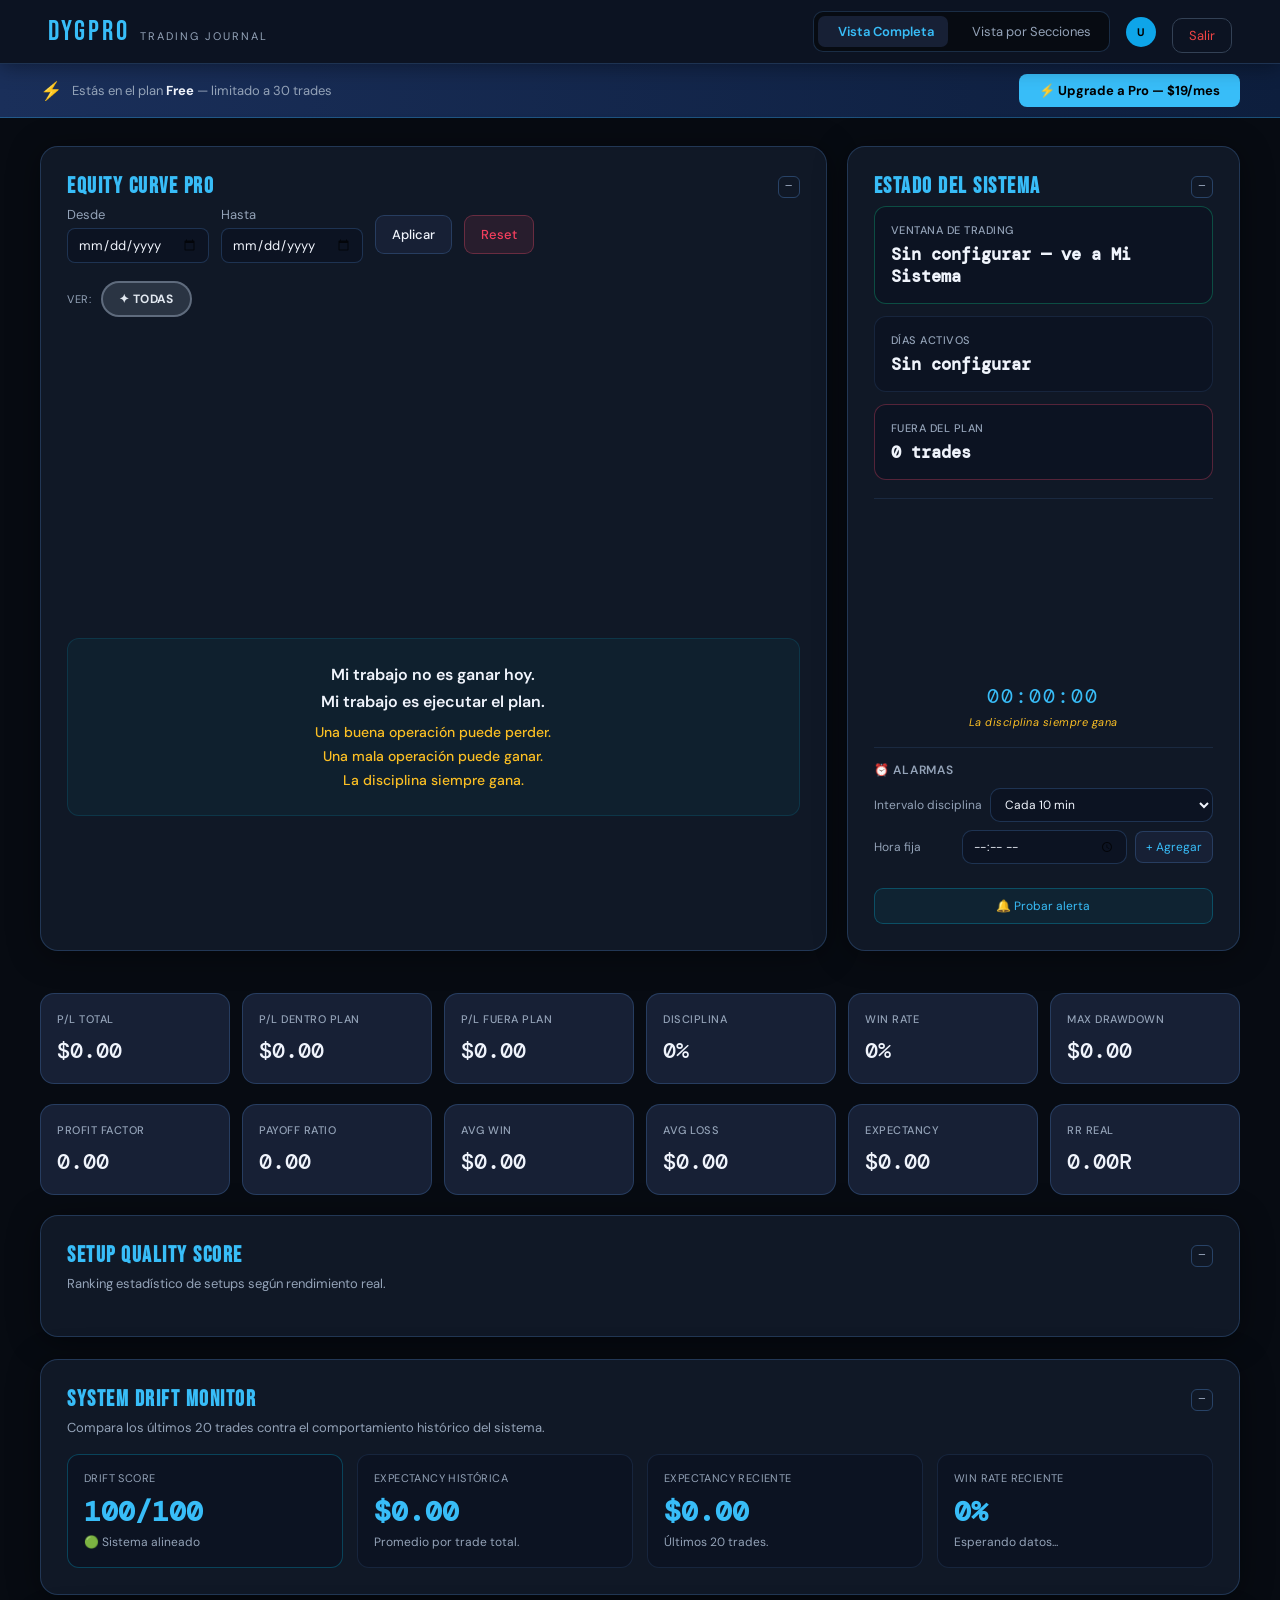
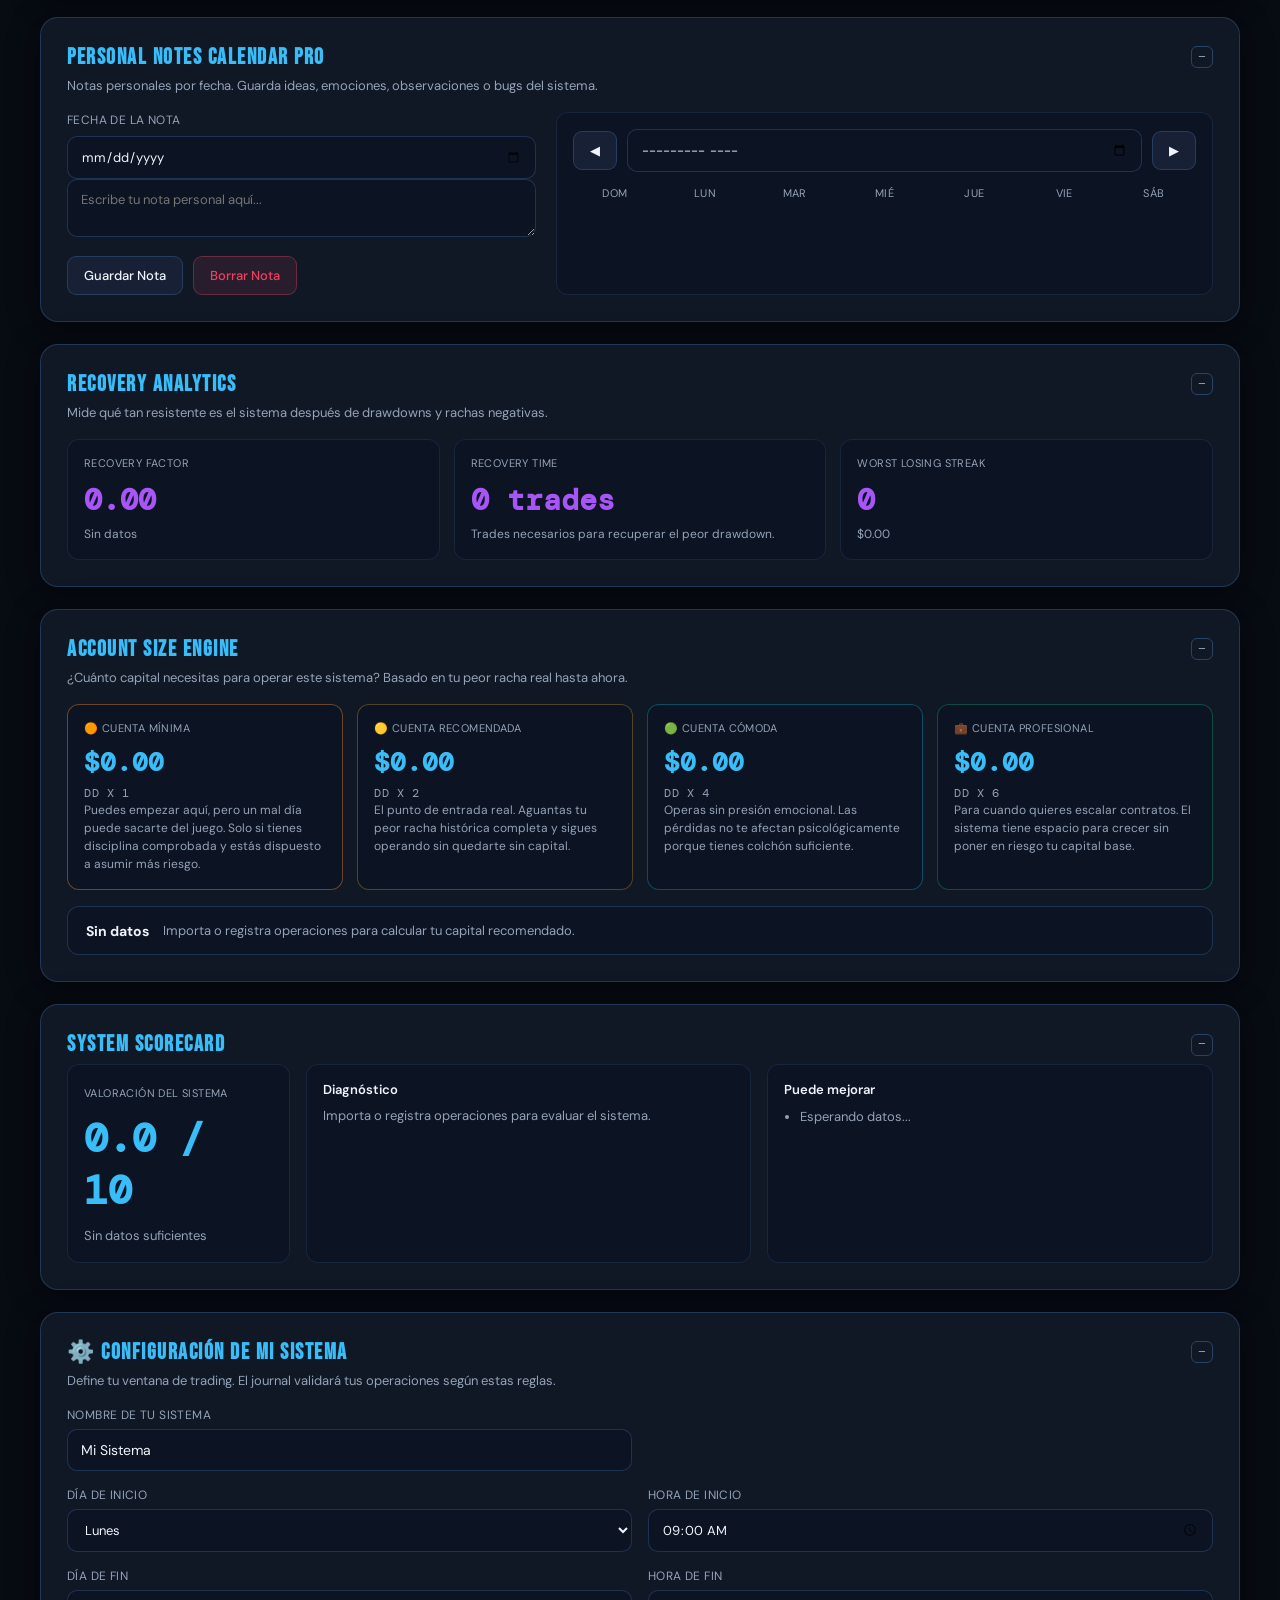
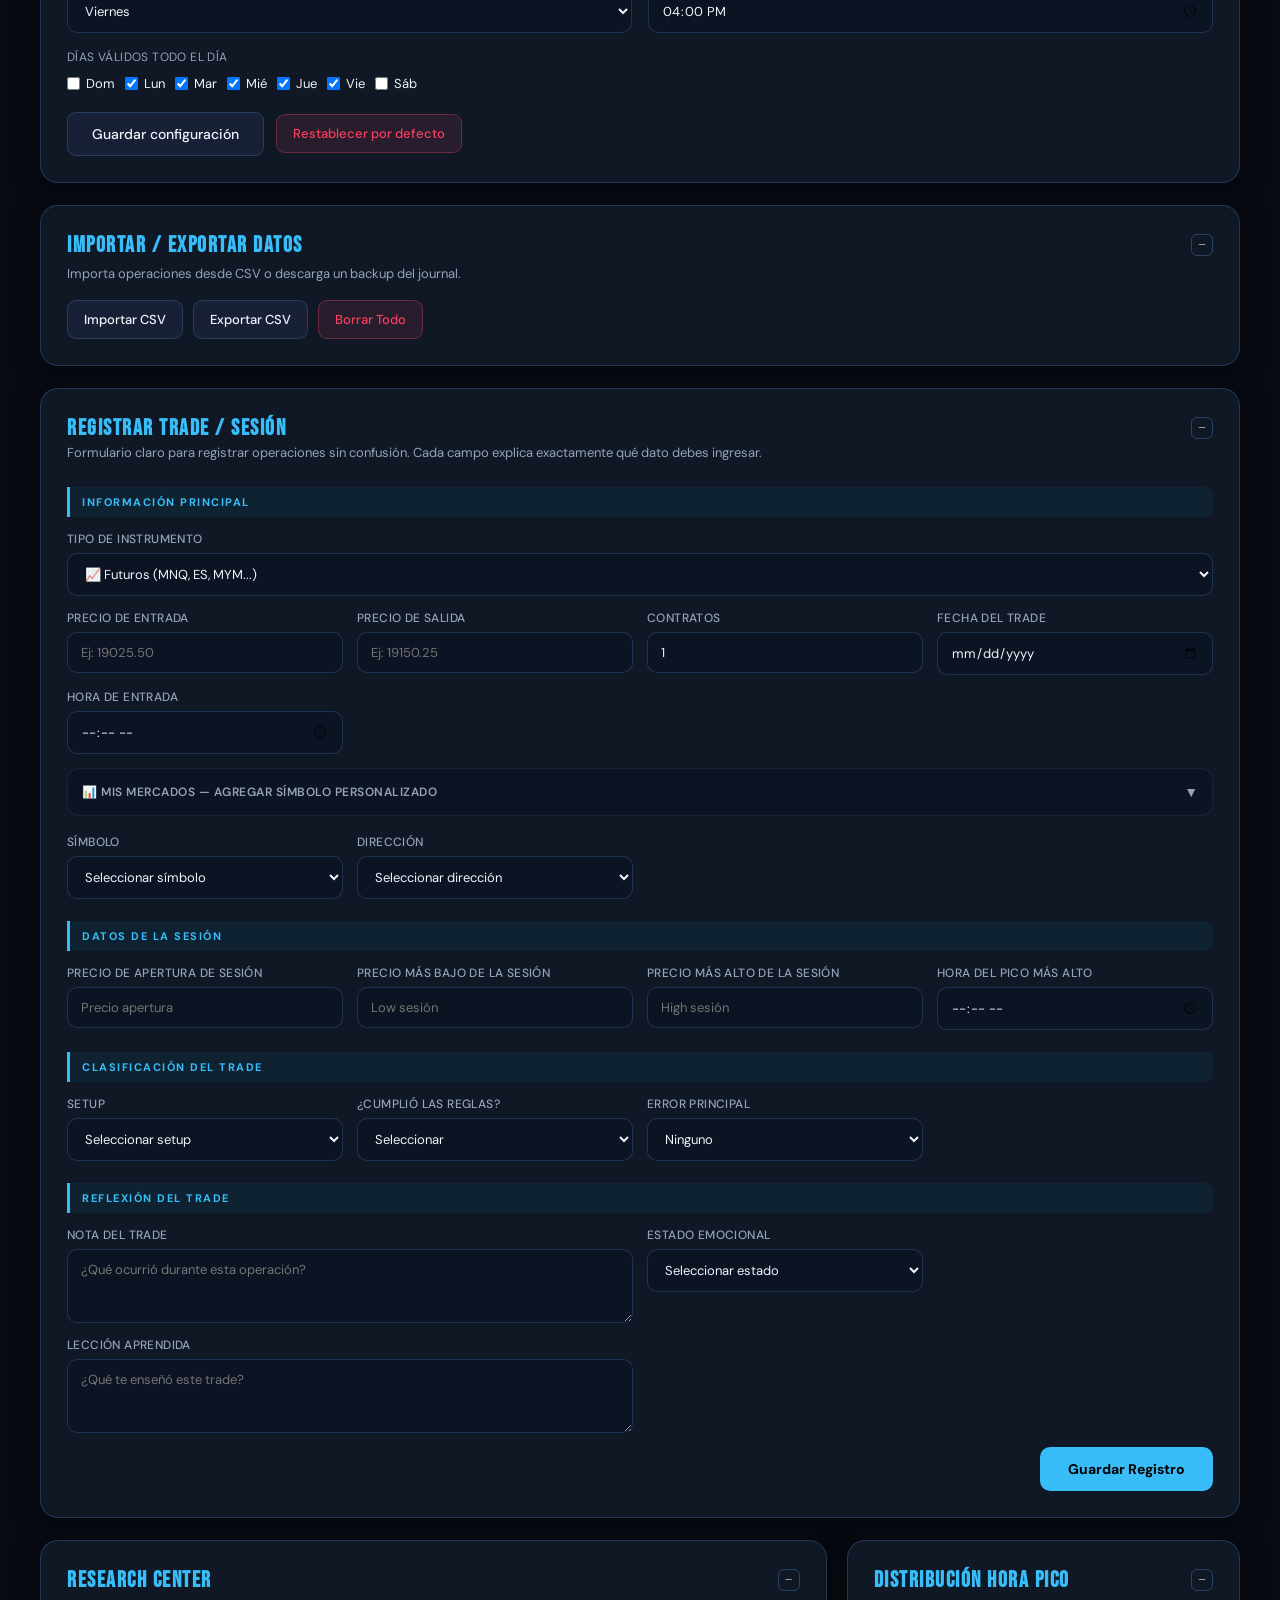
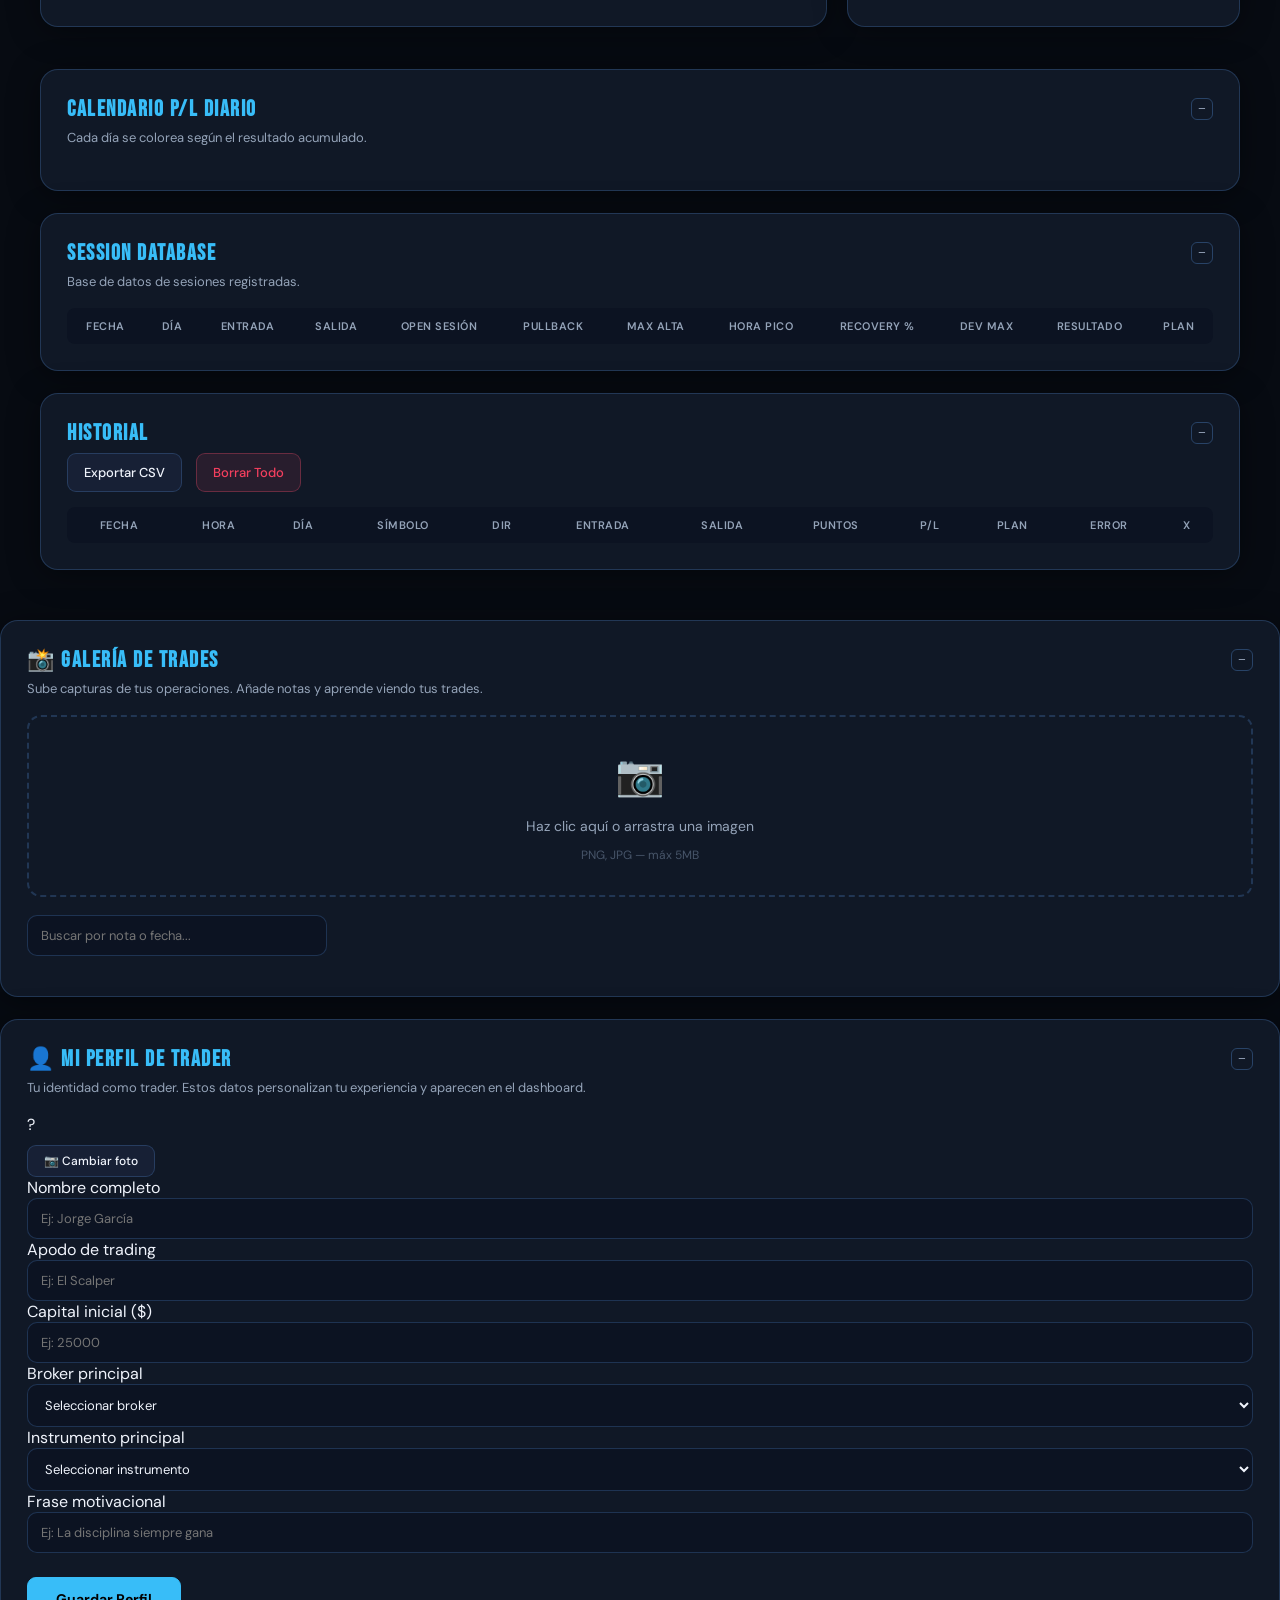
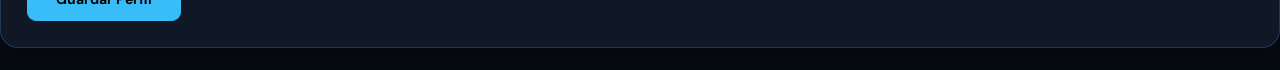
==== commit 835c1837: "Update index-3.html" ====
--- a/index-3.html
+++ b/index-3.html
@@ -3,9 +3,8 @@
 <head>
   <meta charset="UTF-8">
   <title>DYGPRO Trading Journal</title>
-  <link rel="stylesheet" href="style.css?v=2">
+  <link rel="stylesheet" href="style.css?v=3">
   <style>
-    /* ── Auth overlay ── */
     #auth-overlay {
       position: fixed; inset: 0; z-index: 9999;
       background: radial-gradient(circle at top, #123b8a, #020617 55%);
@@ -41,7 +40,6 @@
     .auth-tab { display: flex; gap: 0; margin-bottom: 24px; border-radius: 12px; overflow: hidden; border: 1px solid #334155; }
     .auth-tab button { flex: 1; padding: 10px; background: transparent; border: none; color: #94a3b8; cursor: pointer; font-size: 14px; }
     .auth-tab button.active { background: #1e3a8a; color: white; font-weight: bold; }
-    /* ── User bar ── */
     #user-bar {
       display: none; align-items: center; justify-content: flex-end;
       gap: 14px; padding: 10px 0 0; margin-bottom: 10px;
@@ -66,7 +64,6 @@
 </head>
 <body>
 
-<!-- Auth overlay -->
 <div id="auth-overlay" class="hidden">
   <div class="auth-box">
     <div class="auth-logo">
@@ -78,10 +75,10 @@
       <button onclick="showTab('register')">Registrarse</button>
     </div>
     <div id="auth-error" class="auth-error"></div>
-    <input type="email"    id="auth-email"    placeholder="Email" autocomplete="email">
+    <input type="email" id="auth-email" placeholder="Email" autocomplete="email">
     <input type="password" id="auth-password" placeholder="Contraseña" autocomplete="current-password">
-    <button class="btn-primary"   id="auth-submit"  onclick="submitAuth()">Entrar</button>
-    <button class="btn-secondary" id="auth-reset"   onclick="resetPassword()">¿Olvidaste tu contraseña?</button>
+    <button class="btn-primary" id="auth-submit" onclick="submitAuth()">Entrar</button>
+    <button class="btn-secondary" id="auth-reset" onclick="resetPassword()">¿Olvidaste tu contraseña?</button>
   </div>
 </div>
 
@@ -104,14 +101,19 @@
         </button>
       </div>
       <div class="user-chip">
-        <div class="user-avatar-sm" id="user-avatar-initials">U</div>
-        <span id="user-email-label"></span><span id="plan-badge" style="font-size:11px;padding:3px 8px;border-radius:999px;font-weight:700;display:none;"></span>
+        <div class="user-avatar-sm" id="user-avatar-initials" style="overflow:hidden;cursor:pointer;" onclick="showSidebarSection('section-profile');setView('sidebar');" title="Mi Perfil">
+          <img id="topbar-avatar-img" src="" style="display:none;width:100%;height:100%;object-fit:cover;" alt="">
+          <span id="topbar-avatar-initials">U</span>
+        </div>
+        <span id="topbar-trader-name" style="font-size:12px;color:var(--text);font-weight:600;display:none;cursor:pointer;" onclick="showSidebarSection('section-profile');setView('sidebar');"></span>
+        <span id="user-email-label"></span>
+        <span id="plan-badge" style="font-size:11px;padding:3px 8px;border-radius:999px;font-weight:700;display:none;"></span>
         <button id="logout-btn" onclick="signOut()">Salir</button>
       </div>
     </div>
   </div>
 
-  <!-- Sidebar (hidden by default) -->
+  <!-- Sidebar -->
   <div id="sidebar-overlay" class="hidden" onclick="setView('scroll')"></div>
   <nav id="sidebar" class="hidden">
     <div class="sidebar-logo">
@@ -142,19 +144,20 @@
       <a class="nav-item" href="#" onclick="showSidebarSection('section-data');return false;"><i class="ti ti-upload"></i> Importar CSV</a>
       <a class="nav-item" href="#" onclick="showSidebarSection('section-config');return false;"><i class="ti ti-settings"></i> Mi Sistema</a>
       <a class="nav-item" href="#" onclick="showSidebarSection('section-gallery');return false;"><i class="ti ti-photo"></i> Galería</a>
+      <a class="nav-item" href="#" onclick="showSidebarSection('section-profile');return false;"><i class="ti ti-user-circle"></i> Mi Perfil</a>
     </div>
   </nav>
 
-      <button id="btn-show-sidebar" onclick="expandSidebar()" title="Mostrar menú"
-        style="display:none;position:fixed;top:70px;left:0;z-index:200;
-               background:var(--surface2);border:1px solid var(--border2);
-               border-left:none;border-radius:0 8px 8px 0;
-               padding:10px 10px 10px 8px;cursor:pointer;
-               align-items:center;gap:6px;color:var(--accent);
-               font-size:13px;font-family:DM Sans,sans-serif;
-               box-shadow:2px 0 12px rgba(0,0,0,0.3);">
-        ☰
-      </button>
+  <button id="btn-show-sidebar" onclick="expandSidebar()" title="Mostrar menú"
+    style="display:none;position:fixed;top:70px;left:0;z-index:200;
+           background:var(--surface2);border:1px solid var(--border2);
+           border-left:none;border-radius:0 8px 8px 0;
+           padding:10px 10px 10px 8px;cursor:pointer;
+           align-items:center;gap:6px;color:var(--accent);
+           font-size:13px;font-family:DM Sans,sans-serif;
+           box-shadow:2px 0 12px rgba(0,0,0,0.3);">
+    ☰
+  </button>
 
   <!-- PRO UPGRADE BANNER -->
   <div id="upgrade-banner" style="display:none;background:linear-gradient(90deg,#1a2f5a,#0d1e3d);border-bottom:1px solid rgba(56,189,248,0.3);padding:10px 40px;display:flex;align-items:center;justify-content:space-between;gap:16px;">
@@ -173,20 +176,12 @@
     <section class="grid-main">
     <div class="panel chart-panel">
       <h2>Equity Curve Pro</h2>
-
       <div class="equity-controls">
-        <label>
-          Desde
-          <input type="date" id="equityStartDate">
-        </label>
-        <label>
-          Hasta
-          <input type="date" id="equityEndDate">
-        </label>
+        <label>Desde<input type="date" id="equityStartDate"></label>
+        <label>Hasta<input type="date" id="equityEndDate"></label>
         <button type="button" class="tool-btn" id="applyEquityFilter">Aplicar</button>
         <button type="button" class="tool-btn danger-btn" id="resetEquityFilter">Reset</button>
       </div>
-
       <div id="sourceFilterRow" style="display:flex;gap:10px;flex-wrap:wrap;margin-bottom:16px;align-items:center">
         <span style="font-size:11px;color:var(--text2);text-transform:uppercase;letter-spacing:.5px;white-space:nowrap">Ver:</span>
         <button class="source-toggle" data-source="all" onclick="toggleSourceFilter('all')"
@@ -194,29 +189,17 @@
           ✦ Todas
         </button>
       </div>
-
       <canvas id="equityChart"></canvas>
-
       <div class="trader-manifesto">
         <p>Mi trabajo no es ganar hoy.<br>Mi trabajo es ejecutar el plan.</p>
         <p>Una buena operación puede perder.<br>Una mala operación puede ganar.<br>La disciplina siempre gana.</p>
       </div>
     </div>
-
     <div class="panel system-panel">
       <h2>Estado del Sistema</h2>
-      <div class="system-box good">
-        <span>Ventana de trading</span>
-        <strong id="systemWindowDisplay">—</strong>
-      </div>
-      <div class="system-box">
-        <span>Días activos</span>
-        <strong id="systemDaysDisplay">—</strong>
-      </div>
-      <div class="system-box danger">
-        <span>Fuera del plan</span>
-        <strong id="outPlanTrades">0 trades</strong>
-      </div>
+      <div class="system-box good"><span>Ventana de trading</span><strong id="systemWindowDisplay">—</strong></div>
+      <div class="system-box"><span>Días activos</span><strong id="systemDaysDisplay">—</strong></div>
+      <div class="system-box danger"><span>Fuera del plan</span><strong id="outPlanTrades">0 trades</strong></div>
       <div class="clock-section">
         <canvas id="analogClock" width="160" height="160"></canvas>
         <div class="clock-time-digital" id="clockDigital">00:00:00</div>
@@ -253,7 +236,6 @@
     <div class="card"><span>Win Rate</span><strong id="winRate">0%</strong></div>
     <div class="card"><span>Max Drawdown</span><strong id="maxDD">$0.00</strong></div>
   </section>
-
   <section class="dashboard">
     <div class="card"><span>Profit Factor</span><strong id="profitFactor">0.00</strong></div>
     <div class="card"><span>Payoff Ratio</span><strong id="payoffRatio">0.00</strong></div>
@@ -405,16 +387,16 @@
       </div>
       <div id="optionsFields" style="display:none;grid-column:1/-1">
         <div style="display:grid;grid-template-columns:1fr 1fr 1fr;gap:14px">
-          <label>Prima de Entrada<input type="number" step="0.01" id="optionEntry" placeholder="Ej: 2.50"><small>Precio de la prima al comprar/vender.</small></label>
-          <label>Prima de Salida<input type="number" step="0.01" id="optionExit" placeholder="Ej: 4.80"><small>Precio de la prima al cerrar.</small></label>
-          <label>Contratos / Acciones<input type="number" id="optionContracts" placeholder="Ej: 1" value="1"><small>1 contrato = 100 acciones en opciones.</small></label>
-          <label>P/L Total ($)<input type="number" step="0.01" id="directPL" placeholder="Ej: 250.00"><small>Si ya conoces el P/L, ingrésalo directamente.</small></label>
-          <label>Strike Price<input type="number" step="0.01" id="strikePrice" placeholder="Ej: 450.00"><small>Precio de ejercicio de la opción.</small></label>
-          <label>Tipo<select id="optionType"><option value="call">Call (derecho a comprar)</option><option value="put">Put (derecho a vender)</option><option value="stock">Acción</option><option value="other">Otro</option></select></label>
-        </div>
-      </div>
-      <label>Fecha del Trade<input type="date" id="date" required><small>Día en que se abrió la operación.</small></label>
-      <label>Hora de Entrada<input type="time" id="time"><small>Hora exacta donde entraste al trade.</small></label>
+          <label>Prima de Entrada<input type="number" step="0.01" id="optionEntry" placeholder="Ej: 2.50"></label>
+          <label>Prima de Salida<input type="number" step="0.01" id="optionExit" placeholder="Ej: 4.80"></label>
+          <label>Contratos / Acciones<input type="number" id="optionContracts" placeholder="Ej: 1" value="1"></label>
+          <label>P/L Total ($)<input type="number" step="0.01" id="directPL" placeholder="Ej: 250.00"></label>
+          <label>Strike Price<input type="number" step="0.01" id="strikePrice" placeholder="Ej: 450.00"></label>
+          <label>Tipo<select id="optionType"><option value="call">Call</option><option value="put">Put</option><option value="stock">Acción</option><option value="other">Otro</option></select></label>
+        </div>
+      </div>
+      <label>Fecha del Trade<input type="date" id="date" required></label>
+      <label>Hora de Entrada<input type="time" id="time"></label>
       <div style="grid-column:1/-1;background:var(--bg2);border:1px solid var(--border);border-radius:12px;padding:14px;margin-bottom:4px">
         <div style="display:flex;align-items:center;justify-content:space-between;cursor:pointer" onclick="toggleMarketsPanel()">
           <span style="font-size:12px;color:var(--text2);text-transform:uppercase;letter-spacing:.5px;font-weight:600">📊 Mis Mercados — agregar símbolo personalizado</span>
@@ -451,20 +433,20 @@
         </div>
         <small>Instrumento operado.</small>
       </label>
-      <label>Dirección<select id="direction"><option value="">Seleccionar dirección</option><option value="Long">Long</option><option value="Short">Short</option></select><small>Long = compra. Short = venta.</small></label>
+      <label>Dirección<select id="direction"><option value="">Seleccionar dirección</option><option value="Long">Long</option><option value="Short">Short</option></select></label>
       <div class="form-section-title">Datos de la Sesión</div>
-      <label>Precio de Apertura de Sesión<input type="number" step="0.25" id="sessionOpen" placeholder="Precio apertura"><small>Precio donde abrió la sesión principal del sistema.</small></label>
-      <label>Precio Más Bajo de la Sesión<input type="number" step="0.25" id="sessionLow" placeholder="Low sesión"><small>El punto más bajo alcanzado después de la apertura.</small></label>
-      <label>Precio Más Alto de la Sesión<input type="number" step="0.25" id="sessionHigh" placeholder="High sesión"><small>El punto más alto alcanzado durante la sesión.</small></label>
-      <label>Hora del Pico Más Alto<input type="time" id="peakTime"><small>Hora donde el precio alcanzó su máximo recorrido favorable.</small></label>
+      <label>Precio de Apertura de Sesión<input type="number" step="0.25" id="sessionOpen" placeholder="Precio apertura"></label>
+      <label>Precio Más Bajo de la Sesión<input type="number" step="0.25" id="sessionLow" placeholder="Low sesión"></label>
+      <label>Precio Más Alto de la Sesión<input type="number" step="0.25" id="sessionHigh" placeholder="High sesión"></label>
+      <label>Hora del Pico Más Alto<input type="time" id="peakTime"></label>
       <div class="form-section-title">Clasificación del Trade</div>
-      <label>Setup<select id="setup"><option value="">Seleccionar setup</option><option value="Mi Setup">Mi Setup</option><option value="Trend Continuation">Trend Continuation</option><option value="Breakout">Breakout</option><option value="Manual">Manual</option></select><small>Tipo de operación registrada.</small></label>
-      <label>¿Cumplió las Reglas?<select id="ruleFollowed"><option value="">Seleccionar</option><option value="yes">Sí, dentro del plan</option><option value="no">No, fuera del plan</option></select><small>Marca si el trade respetó tu sistema.</small></label>
-      <label>Error Principal<select id="mistake"><option value="">Ninguno</option><option value="Entrada impulsiva">Entrada impulsiva</option><option value="Salida temprana">Salida temprana</option><option value="Gestión incorrecta">Gestión incorrecta</option><option value="Fuera del plan">Fuera del plan</option><option value="Sobreoperar">Sobreoperar</option><option value="Otro">Otro</option></select><small>Selecciona el error más importante, si hubo alguno.</small></label>
+      <label>Setup<select id="setup"><option value="">Seleccionar setup</option><option value="Mi Setup">Mi Setup</option><option value="Trend Continuation">Trend Continuation</option><option value="Breakout">Breakout</option><option value="Manual">Manual</option></select></label>
+      <label>¿Cumplió las Reglas?<select id="ruleFollowed"><option value="">Seleccionar</option><option value="yes">Sí, dentro del plan</option><option value="no">No, fuera del plan</option></select></label>
+      <label>Error Principal<select id="mistake"><option value="">Ninguno</option><option value="Entrada impulsiva">Entrada impulsiva</option><option value="Salida temprana">Salida temprana</option><option value="Gestión incorrecta">Gestión incorrecta</option><option value="Fuera del plan">Fuera del plan</option><option value="Sobreoperar">Sobreoperar</option><option value="Otro">Otro</option></select></label>
       <div class="form-section-title">Reflexión del Trade</div>
-      <label>Nota del Trade<textarea id="notes" placeholder="¿Qué ocurrió durante esta operación?"></textarea><small>Describe lo que pasó de forma clara y honesta.</small></label>
-      <label>Estado Emocional<select id="emotionalState"><option value="">Seleccionar estado</option><option value="Tranquilo">Tranquilo</option><option value="Confiado">Confiado</option><option value="Ansioso">Ansioso</option><option value="Impaciente">Impaciente</option><option value="Frustrado">Frustrado</option><option value="Eufórico">Eufórico</option></select><small>Cómo te sentías durante o después del trade.</small></label>
-      <label>Lección Aprendida<textarea id="lessonLearned" placeholder="¿Qué te enseñó este trade?"></textarea><small>Una frase corta sobre lo que debes recordar.</small></label>
+      <label>Nota del Trade<textarea id="notes" placeholder="¿Qué ocurrió durante esta operación?"></textarea></label>
+      <label>Estado Emocional<select id="emotionalState"><option value="">Seleccionar estado</option><option value="Tranquilo">Tranquilo</option><option value="Confiado">Confiado</option><option value="Ansioso">Ansioso</option><option value="Impaciente">Impaciente</option><option value="Frustrado">Frustrado</option><option value="Eufórico">Eufórico</option></select></label>
+      <label>Lección Aprendida<textarea id="lessonLearned" placeholder="¿Qué te enseñó este trade?"></textarea></label>
       <button type="submit">Guardar Registro</button>
     </form>
   </section>
@@ -501,7 +483,7 @@
     </table>
   </section>
 
-</div>
+</div><!-- /main-scroll -->
 
   <section class="panel" id="section-gallery">
     <h2>📸 Galería de Trades</h2>
@@ -514,6 +496,92 @@
     </div>
     <input type="text" id="gallerySearch" placeholder="Buscar por nota o fecha..." oninput="renderGallery()" style="max-width:300px;margin-bottom:14px">
     <div id="tradeGallery" style="display:grid;grid-template-columns:repeat(auto-fill,minmax(200px,1fr));gap:14px"></div>
+  </section>
+
+  <!-- ══════════════════════════════════════════════
+       MI PERFIL DE TRADER
+  ══════════════════════════════════════════════ -->
+  <section class="panel" id="section-profile">
+    <h2>👤 Mi Perfil de Trader</h2>
+    <p>Tu identidad como trader. Estos datos personalizan tu experiencia y aparecen en el dashboard.</p>
+
+    <div class="profile-layout">
+
+      <!-- Foto -->
+      <div class="profile-photo-col">
+        <div class="profile-avatar-wrap" id="profileAvatarPreview" onclick="document.getElementById('profilePhotoInput').click()" title="Cambiar foto">
+          <img id="profileAvatarImg" src="" style="display:none;width:100%;height:100%;object-fit:cover;border-radius:50%;" alt="foto">
+          <span id="profileAvatarInitials">?</span>
+          <div class="profile-avatar-overlay"><i class="ti ti-camera"></i></div>
+        </div>
+        <input type="file" id="profilePhotoInput" accept="image/*" style="display:none" onchange="handleProfilePhoto(event)">
+        <button class="tool-btn" onclick="document.getElementById('profilePhotoInput').click()" style="font-size:12px;padding:7px 16px;margin-top:10px;">📷 Cambiar foto</button>
+      </div>
+
+      <!-- Datos -->
+      <div class="profile-fields">
+        <label class="profile-label">Nombre completo<input type="text" id="profileName" placeholder="Ej: Jorge García"></label>
+        <label class="profile-label">Apodo de trading<input type="text" id="profileNickname" placeholder="Ej: El Scalper"></label>
+        <label class="profile-label">Capital inicial ($)<input type="number" id="profileCapital" placeholder="Ej: 25000"></label>
+        <label class="profile-label">Broker principal
+          <select id="profileBroker">
+            <option value="">Seleccionar broker</option>
+            <option value="Tradovate">Tradovate</option>
+            <option value="Webull">Webull</option>
+            <option value="NinjaTrader">NinjaTrader</option>
+            <option value="TradingView">TradingView</option>
+            <option value="Interactive Brokers">Interactive Brokers</option>
+            <option value="TD Ameritrade">TD Ameritrade</option>
+            <option value="Otro">Otro</option>
+          </select>
+        </label>
+        <label class="profile-label" style="grid-column:1/-1;">Instrumento principal
+          <select id="profileInstrument">
+            <option value="">Seleccionar instrumento</option>
+            <option value="MNQ">MNQ — Micro Nasdaq</option>
+            <option value="NQ">NQ — Nasdaq Full</option>
+            <option value="MES">MES — Micro S&amp;P</option>
+            <option value="ES">ES — S&amp;P 500</option>
+            <option value="MYM">MYM — Micro Dow</option>
+            <option value="YM">YM — Dow Jones</option>
+            <option value="Acciones">Acciones</option>
+            <option value="Forex">Forex</option>
+            <option value="Crypto">Crypto</option>
+          </select>
+        </label>
+        <label class="profile-label" style="grid-column:1/-1;">Frase motivacional
+          <input type="text" id="profileMotto" placeholder="Ej: La disciplina siempre gana">
+        </label>
+      </div>
+    </div>
+
+    <div style="margin-top:24px;display:flex;gap:12px;align-items:center;">
+      <button class="tool-btn" onclick="saveProfile()" style="background:var(--accent);color:#000;border-color:var(--accent);font-weight:700;font-size:14px;padding:12px 28px;">
+        Guardar Perfil
+      </button>
+      <span id="profileSaveMsg" style="font-size:13px;color:var(--green);display:none;">✅ Perfil guardado</span>
+    </div>
+
+    <!-- Preview card -->
+    <div id="profilePreviewCard" class="profile-preview-card" style="display:none;">
+      <div style="font-size:11px;color:var(--text2);text-transform:uppercase;letter-spacing:1px;margin-bottom:14px;">Vista previa en el dashboard</div>
+      <div style="display:flex;align-items:center;gap:18px;flex-wrap:wrap;">
+        <div class="profile-preview-avatar">
+          <img id="previewImg" src="" style="display:none;width:100%;height:100%;object-fit:cover;border-radius:50%;" alt="">
+          <span id="previewInitials">?</span>
+        </div>
+        <div>
+          <div id="previewName" style="font-size:20px;font-weight:700;color:var(--text);">—</div>
+          <div id="previewNickname" style="font-size:13px;color:var(--accent);margin-top:2px;font-style:italic;"></div>
+          <div style="display:flex;gap:16px;margin-top:8px;flex-wrap:wrap;">
+            <span id="previewCapital" style="font-size:13px;color:var(--text2);"></span>
+            <span id="previewBroker" style="font-size:13px;color:var(--text2);"></span>
+            <span id="previewInstrument" style="font-size:13px;color:var(--text2);"></span>
+          </div>
+          <div id="previewMotto" style="font-size:13px;color:var(--gold);font-style:italic;margin-top:6px;"></div>
+        </div>
+      </div>
+    </div>
   </section>
 
   <div id="imageModal" class="hidden" style="position:fixed;inset:0;z-index:9999;background:rgba(0,0,0,0.85);align-items:center;justify-content:center;">
